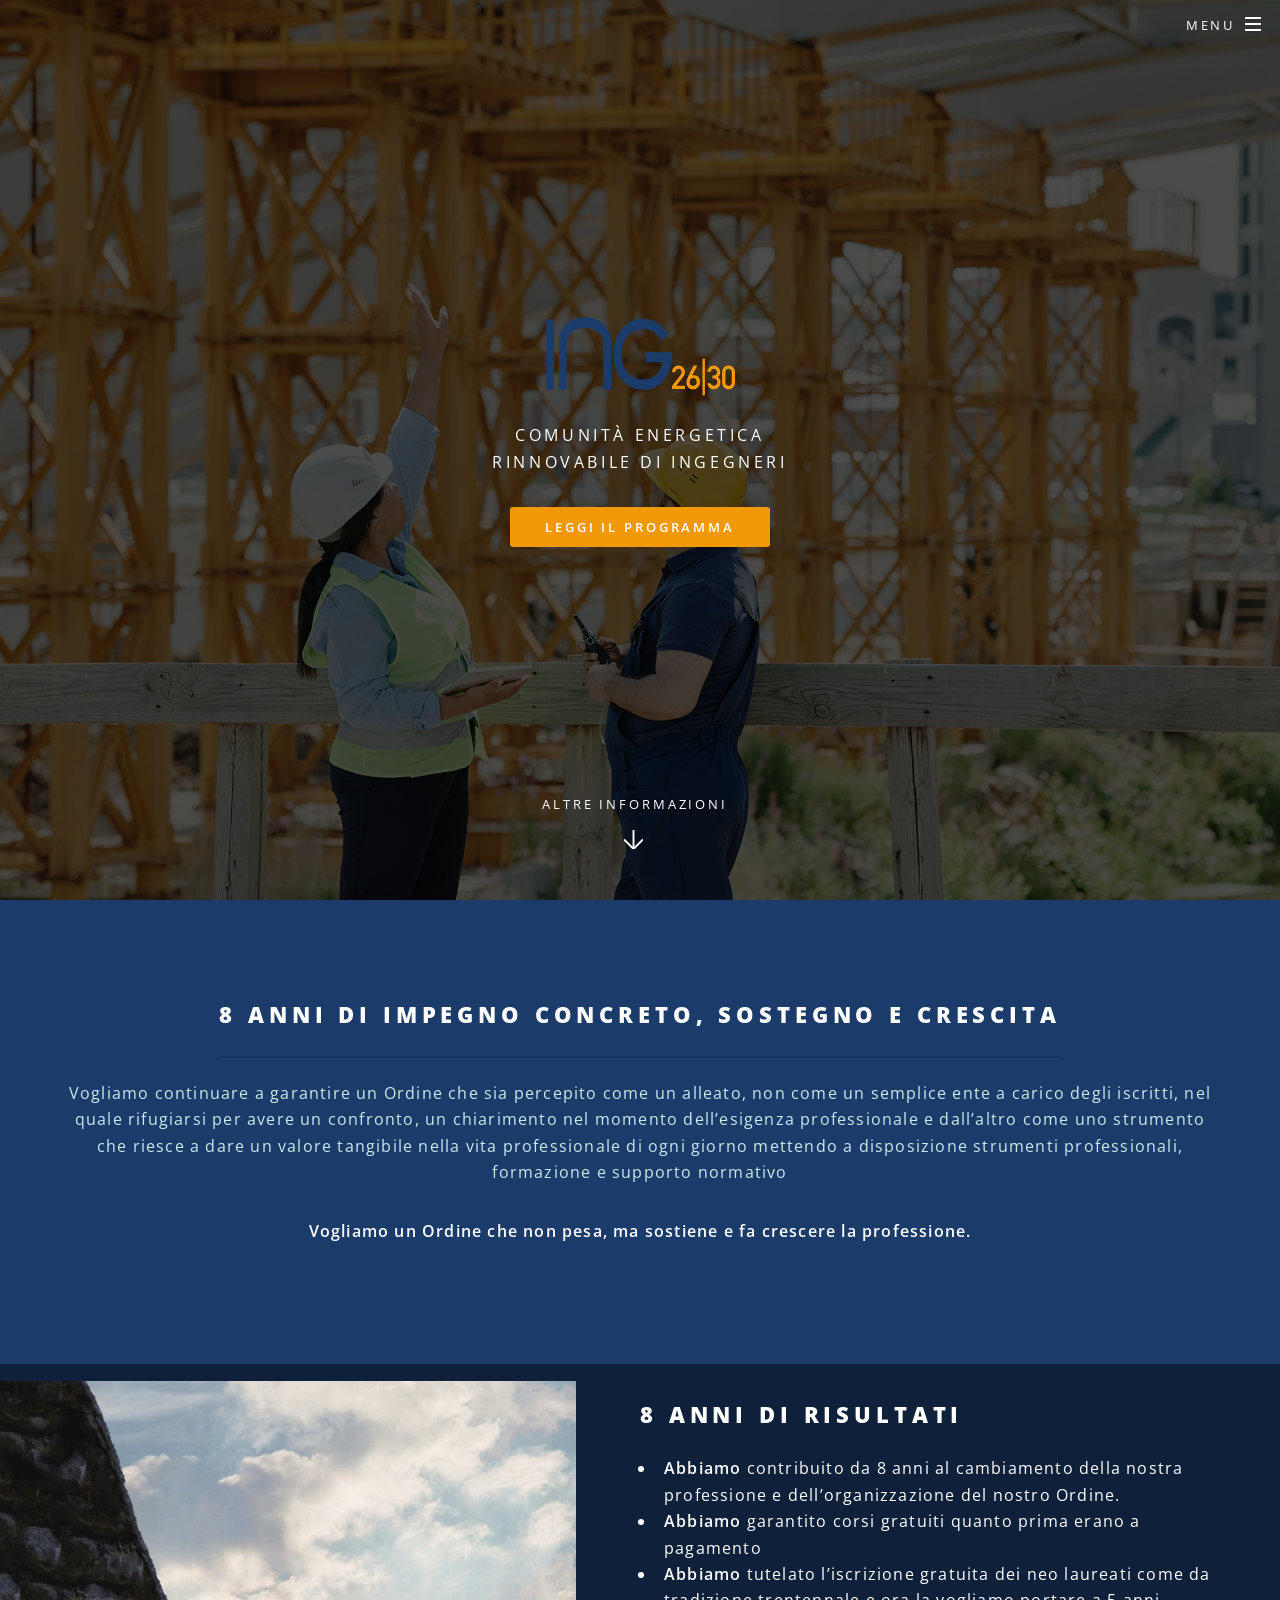
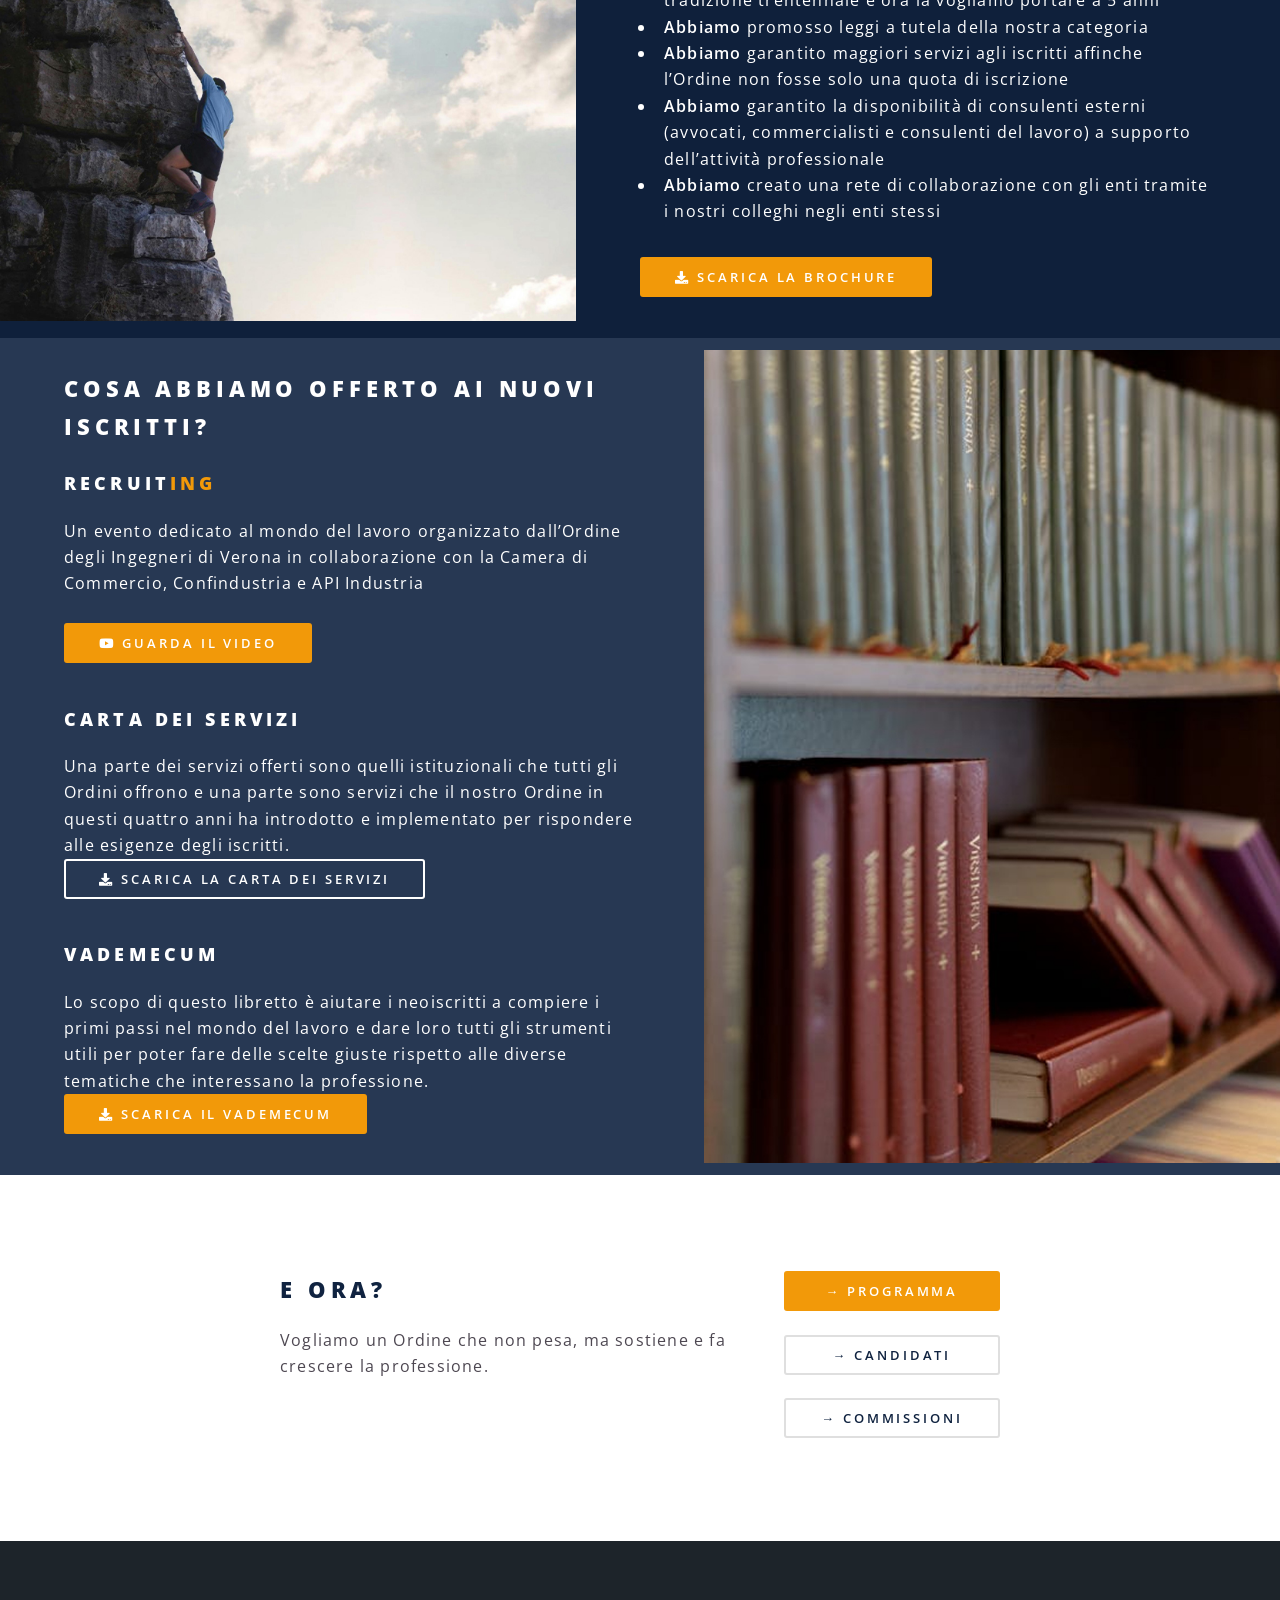
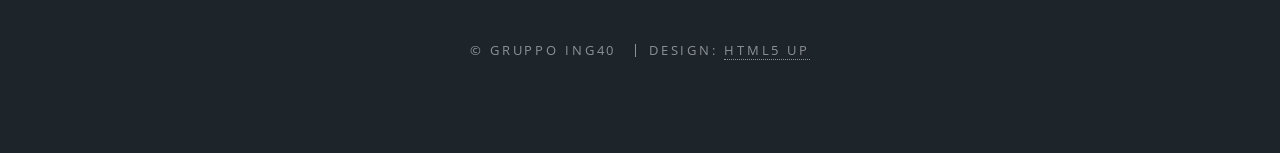
==== docs/index.html @ 056e6842 "initial version" ====
<!DOCTYPE HTML>
<html>

<head>
	<title>ING 26-30</title>
	<meta charset="utf-8" />
	<meta name="viewport" content="width=device-width, initial-scale=1, user-scalable=no" />
	<link rel="stylesheet" href="assets/css/main.css" />
	<noscript>
		<link rel="stylesheet" href="assets/css/noscript.css" />
	</noscript>
</head>

<body class="landing is-preload">

	<!-- Page Wrapper -->
	<div id="page-wrapper">

		<!-- Header -->
		<header id="header" class="alt">
			<h1><a href="index.html">ING 26-30</a></h1>
			<nav id="nav">
				<ul>
					<li class="special">
						<a href="#menu" class="menuToggle"><span>Menu</span></a>
						<div id="menu">
							<ul>
								<li><a href="index.html">Home</a></li>
								<li><a href="programma.html">Programma</a></li>
								<li><a href="commissioni.html">Commissioni</a></li>
								<li><a href="candidati.html">Candidati</a></li>
								<li><a href="aperitivi.html">Aperitivi</a></li>
							</ul>
						</div>
					</li>
				</ul>
			</nav>
		</header>

		<!-- Banner -->
		<section id="banner">
			<div class="inner">
				<img src="images/logo.svg" alt="Logo" style="display:block; margin:0 auto 1.5em; max-width:200px;" />
				<p>Comunità Energetica<br />
					Rinnovabile di Ingegneri</p>
				<ul class="actions special">
					<li><a href="/programma.html" class="button primary">Leggi il programma</a></li>
				</ul>
			</div>
			<a href="#one" class="more scrolly">Altre informazioni</a>
		</section>

		<!-- One -->
		<section id="one" class="wrapper style1 special">
			<div class="inner">
				<header class="major">
					<h2>8 anni di impegno concreto, sostegno e crescita</h2>
					<p>Vogliamo continuare a garantire un Ordine che sia percepito come un alleato, non come un semplice
						ente a carico degli iscritti, nel quale rifugiarsi per avere un confronto, un chiarimento nel
						momento dell’esigenza professionale e dall’altro come uno strumento che riesce a dare un valore
						tangibile nella vita professionale di ogni giorno mettendo a disposizione strumenti
						professionali, formazione e supporto normativo
					</p>
					<p><strong>Vogliamo un Ordine che non pesa, ma sostiene e fa crescere la professione.</strong></p>
				</header>
			</div>
		</section>

		<!-- Two -->
		<section id="two" class="wrapper alt style2">
			<section class="spotlight">
				<div class="image"><img src="images/pic01.jpg" alt="" /></div>
				<div class="content">
					<h2>8 anni di risultati</h2>
					<ul>
						<li><strong>Abbiamo</strong> contribuito da 8 anni al cambiamento della nostra professione e
							dell’organizzazione del
							nostro Ordine.</li>
						<li><strong>Abbiamo</strong> garantito corsi gratuiti quanto prima erano a
							pagamento</li>
						<li><strong>Abbiamo</strong> tutelato l’iscrizione gratuita dei neo laureati come da
							tradizione trentennale e ora la
							vogliamo portare a 5 anni</li>
						<li><strong>Abbiamo</strong> promosso leggi a tutela della nostra
							categoria</li>
						<li><strong>Abbiamo</strong> garantito maggiori servizi agli iscritti affinche l’Ordine non
							fosse
							solo una quota di
							iscrizione</li>
						<li><strong>Abbiamo</strong> garantito la disponibilità di consulenti esterni
							(avvocati, commercialisti e consulenti
							del lavoro) a supporto dell’attività professionale</li>
						<li><strong>Abbiamo</strong> creato una rete di collaborazione con gli enti tramite i nostri
							colleghi
							negli enti
							stessi</li>
					</ul>
					<ul class="actions">
						<li><a href="/assets/BROCHURE REPORT ATTIVITA COMPLETO_LEGGERO-1.pdf" target="_blank"
								class="button primary icon solid fa-download">Scarica la brochure</a></li>
					</ul>

					</ul>
				</div>
			</section>
			<section class="spotlight">
				<div class="image"><img src="images/pic02.jpg" alt="" /></div>
				<div class="content">
					<h2>Cosa abbiamo offerto ai nuovi iscritti?</h2>

					<h3>Recruit<span style="color: #F29909;">ING</span></h3>
					<p>Un evento dedicato al mondo del lavoro organizzato dall’Ordine degli Ingegneri di Verona
						in collaborazione con la Camera di Commercio, Confindustria e API Industria
					<br><br>
					<a href="http://www.youtube.com/watch?v=To8ZgFD3PPs" target="_blank"
						class="button primary icon brands fa-youtube">Guarda il video</a>
					</p>

					<h3>CARTA DEI SERVIZI</h3>
					<p>Una parte dei servizi offerti sono quelli istituzionali che tutti gli Ordini offrono e una parte
						sono servizi che il nostro Ordine in questi quattro anni ha introdotto e implementato per
						rispondere
						alle esigenze degli iscritti.
						<br>
						<a href="https://ingegneri.vr.it/carta-dei-servizi/" target="_blank" class="button icon solid fa-download">Scarica la carta dei servizi</a>
					</p>

					<h3>VADEMECUM</h3>
					<p>Lo scopo di questo libretto è aiutare i neoiscritti a compiere i primi passi nel mondo del lavoro
						e
						dare loro tutti gli strumenti utili per poter fare delle scelte giuste rispetto alle diverse
						tematiche che interessano la professione.
						<br>
						<a href="http://ingegneri.vr.it/il-vademecum/" target="_blank" class="button primary icon solid fa-download">Scarica il vademecum</a>
					</p>
				</div>
	</div>







	</div>
	</section>
	</section>

	<!-- CTA -->
	<section id="cta" class="wrapper style5">
		<div class="inner">
			<header>
				<h2>E ora?</h2>
				<p>Vogliamo un Ordine che non pesa, ma sostiene e fa crescere la professione.</p>
			</header>
			<ul class="actions stacked">
				<li><a href="/programma.html" class="button fit primary">→ programma</a></li>
				<li><a href="/candidati.html" class="button fit">→ candidati</a></li>
				<li><a href="/commissioni.html" class="button fit">→ commissioni</a></li>
			</ul>
		</div>
	</section>

	<!-- Footer -->
	<footer id="footer">
		<!--<ul class="icons">
							<li><a href="#" class="icon brands fa-linkedin"><span class="label">LinkedIn</span></a></li>
						</ul>-->
		<ul class="copyright">
			<li>&copy; Gruppo ING40</li>
			<li>Design: <a href="http://html5up.net">HTML5 UP</a></li>
		</ul>
	</footer>

	</div>

	<!-- Scripts -->
	<script src="assets/js/jquery.min.js"></script>
	<script src="assets/js/jquery.scrollex.min.js"></script>
	<script src="assets/js/jquery.scrolly.min.js"></script>
	<script src="assets/js/browser.min.js"></script>
	<script src="assets/js/breakpoints.min.js"></script>
	<script src="assets/js/util.js"></script>
	<script src="assets/js/main.js"></script>

</body>

</html>
---- docs/assets/css/main.css ----
@import url(fontawesome-all.min.css);
@import url("https://fonts.googleapis.com/css?family=Open+Sans:400,400italic,600,600italic,800,800italic");

/*
	Spectral by HTML5 UP
	html5up.net | @ajlkn
	Free for personal and commercial use under the CCA 3.0 license (html5up.net/license)
*/

html, body, div, span, applet, object,
iframe, h1, h2, h3, h4, h5, h6, p, blockquote,
pre, a, abbr, acronym, address, big, cite,
code, del, dfn, em, img, ins, kbd, q, s, samp,
small, strike, strong, sub, sup, tt, var, b,
u, i, center, dl, dt, dd, ol, ul, li, fieldset,
form, label, legend, table, caption, tbody,
tfoot, thead, tr, th, td, article, aside,
canvas, details, embed, figure, figcaption,
footer, header, hgroup, menu, nav, output, ruby,
section, summary, time, mark, audio, video {
	margin: 0;
	padding: 0;
	border: 0;
	font-size: 100%;
	font: inherit;
	vertical-align: baseline;}

article, aside, details, figcaption, figure,
footer, header, hgroup, menu, nav, section {
	display: block;}

body {
	line-height: 1;
}

ol, ul {
	list-style: none;
}

blockquote, q {
	quotes: none;
}

	blockquote:before, blockquote:after, q:before, q:after {
		content: '';
		content: none;
	}

table {
	border-collapse: collapse;
	border-spacing: 0;
}

body {
	-webkit-text-size-adjust: none;
}

mark {
	background-color: transparent;
	color: inherit;
}

input::-moz-focus-inner {
	border: 0;
	padding: 0;
}

input, select, textarea {
	-moz-appearance: none;
	-webkit-appearance: none;
	-ms-appearance: none;
	appearance: none;
}

/* Basic */

	@-ms-viewport {
		width: device-width;
	}

	html {
		box-sizing: border-box;
	}

	*, *:before, *:after {
		box-sizing: inherit;
	}

	body {
		background: #102340;
	}

		body.is-preload *, body.is-preload *:before, body.is-preload *:after {
			-moz-animation: none !important;
			-webkit-animation: none !important;
			-ms-animation: none !important;
			animation: none !important;
			-moz-transition: none !important;
			-webkit-transition: none !important;
			-ms-transition: none !important;
			transition: none !important;
		}

	body, input, select, textarea {
		color: #fff;
		font-family: "Open Sans", Helvetica, sans-serif;
		font-size: 15pt;
		font-weight: 400;
		letter-spacing: 0.075em;
		line-height: 1.65em;
	}

		@media screen and (max-width: 1680px) {

			body, input, select, textarea {
				font-size: 13pt;
			}

		}

		@media screen and (max-width: 1280px) {

			body, input, select, textarea {
				font-size: 12pt;
			}

		}

		@media screen and (max-width: 736px) {

			body, input, select, textarea {
				font-size: 11pt;
				letter-spacing: 0.0375em;
			}

		}

	a {
		-moz-transition: color 0.2s ease, border-bottom-color 0.2s ease;
		-webkit-transition: color 0.2s ease, border-bottom-color 0.2s ease;
		-ms-transition: color 0.2s ease, border-bottom-color 0.2s ease;
		transition: color 0.2s ease, border-bottom-color 0.2s ease;
		border-bottom: dotted 1px;
		color: inherit;
		text-decoration: none;
	}

		a:hover {
			border-bottom-color: transparent;
		}

	strong, b {
		color: #fff;
		font-weight: 600;
	}

	em, i {
		font-style: italic;
	}

	p {
		margin: 0 0 2em 0;
	}

	h1, h2, h3, h4, h5, h6 {
		color: #fff;
		font-weight: 800;
		letter-spacing: 0.225em;
		line-height: 1em;
		margin: 0 0 1em 0;
		text-transform: uppercase;
	}

		h1 a, h2 a, h3 a, h4 a, h5 a, h6 a {
			color: inherit;
			text-decoration: none;
		}

	h2 {
		font-size: 1.35em;
		line-height: 1.75em;
	}

		@media screen and (max-width: 736px) {

			h2 {
				font-size: 1.1em;
				line-height: 1.65em;
			}

		}

	h3 {
		font-size: 1.15em;
		line-height: 1.75em;
	}

		@media screen and (max-width: 736px) {

			h3 {
				font-size: 1em;
				line-height: 1.65em;
			}

		}

	h4 {
		font-size: 1em;
		line-height: 1.5em;
	}

	h5 {
		font-size: 0.8em;
		line-height: 1.5em;
	}

	h6 {
		font-size: 0.7em;
		line-height: 1.5em;
	}

	sub {
		font-size: 0.8em;
		position: relative;
		top: 0.5em;
	}

	sup {
		font-size: 0.8em;
		position: relative;
		top: -0.5em;
	}

	hr {
		border: 0;
		border-bottom: solid 2px #fff;
		margin: 3em 0;
	}

		hr.major {
			margin: 4.5em 0;
		}

	blockquote {
		border-left: solid 4px #fff;
		font-style: italic;
		margin: 0 0 2em 0;
		padding: 0.5em 0 0.5em 2em;
	}

	code {
		background: rgba(144, 144, 144, 0.25);
		border-radius: 3px;
		font-family: "Courier New", monospace;
		font-size: 0.9em;
		letter-spacing: 0;
		margin: 0 0.25em;
		padding: 0.25em 0.65em;
	}

	pre {
		-webkit-overflow-scrolling: touch;
		font-family: "Courier New", monospace;
		font-size: 0.9em;
		margin: 0 0 2em 0;
	}

		pre code {
			display: block;
			line-height: 1.75em;
			padding: 1em 1.5em;
			overflow-x: auto;
		}

	.align-left {
		text-align: left;
	}

	.align-center {
		text-align: center;
	}

	.align-right {
		text-align: right;
	}

/* Row */

	.row {
		display: flex;
		flex-wrap: wrap;
		box-sizing: border-box;
		align-items: stretch;
	}

		.row > * {
			box-sizing: border-box;
		}

		.row.gtr-uniform > * > :last-child {
			margin-bottom: 0;
		}

		.row.aln-left {
			justify-content: flex-start;
		}

		.row.aln-center {
			justify-content: center;
		}

		.row.aln-right {
			justify-content: flex-end;
		}

		.row.aln-top {
			align-items: flex-start;
		}

		.row.aln-middle {
			align-items: center;
		}

		.row.aln-bottom {
			align-items: flex-end;
		}

		.row > .imp {
			order: -1;
		}

		.row > .col-1 {
			width: 8.33333%;
		}

		.row > .off-1 {
			margin-left: 8.33333%;
		}

		.row > .col-2 {
			width: 16.66667%;
		}

		.row > .off-2 {
			margin-left: 16.66667%;
		}

		.row > .col-3 {
			width: 25%;
		}

		.row > .off-3 {
			margin-left: 25%;
		}

		.row > .col-4 {
			width: 33.33333%;
		}

		.row > .off-4 {
			margin-left: 33.33333%;
		}

		.row > .col-5 {
			width: 41.66667%;
		}

		.row > .off-5 {
			margin-left: 41.66667%;
		}

		.row > .col-6 {
			width: 50%;
		}

		.row > .off-6 {
			margin-left: 50%;
		}

		.row > .col-7 {
			width: 58.33333%;
		}

		.row > .off-7 {
			margin-left: 58.33333%;
		}

		.row > .col-8 {
			width: 66.66667%;
		}

		.row > .off-8 {
			margin-left: 66.66667%;
		}

		.row > .col-9 {
			width: 75%;
		}

		.row > .off-9 {
			margin-left: 75%;
		}

		.row > .col-10 {
			width: 83.33333%;
		}

		.row > .off-10 {
			margin-left: 83.33333%;
		}

		.row > .col-11 {
			width: 91.66667%;
		}

		.row > .off-11 {
			margin-left: 91.66667%;
		}

		.row > .col-12 {
			width: 100%;
		}

		.row > .off-12 {
			margin-left: 100%;
		}

		.row.gtr-0 {
			margin-top: 0;
			margin-left: 0em;
		}

			.row.gtr-0 > * {
				padding: 0 0 0 0em;
			}

			.row.gtr-0.gtr-uniform {
				margin-top: 0em;
			}

				.row.gtr-0.gtr-uniform > * {
					padding-top: 0em;
				}

		.row.gtr-25 {
			margin-top: 0;
			margin-left: -0.375em;
		}

			.row.gtr-25 > * {
				padding: 0 0 0 0.375em;
			}

			.row.gtr-25.gtr-uniform {
				margin-top: -0.375em;
			}

				.row.gtr-25.gtr-uniform > * {
					padding-top: 0.375em;
				}

		.row.gtr-50 {
			margin-top: 0;
			margin-left: -0.75em;
		}

			.row.gtr-50 > * {
				padding: 0 0 0 0.75em;
			}

			.row.gtr-50.gtr-uniform {
				margin-top: -0.75em;
			}

				.row.gtr-50.gtr-uniform > * {
					padding-top: 0.75em;
				}

		.row {
			margin-top: 0;
			margin-left: -1.5em;
		}

			.row > * {
				padding: 0 0 0 1.5em;
			}

			.row.gtr-uniform {
				margin-top: -1.5em;
			}

				.row.gtr-uniform > * {
					padding-top: 1.5em;
				}

		.row.gtr-150 {
			margin-top: 0;
			margin-left: -2.25em;
		}

			.row.gtr-150 > * {
				padding: 0 0 0 2.25em;
			}

			.row.gtr-150.gtr-uniform {
				margin-top: -2.25em;
			}

				.row.gtr-150.gtr-uniform > * {
					padding-top: 2.25em;
				}

		.row.gtr-200 {
			margin-top: 0;
			margin-left: -3em;
		}

			.row.gtr-200 > * {
				padding: 0 0 0 3em;
			}

			.row.gtr-200.gtr-uniform {
				margin-top: -3em;
			}

				.row.gtr-200.gtr-uniform > * {
					padding-top: 3em;
				}

		@media screen and (max-width: 1680px) {

			.row {
				display: flex;
				flex-wrap: wrap;
				box-sizing: border-box;
				align-items: stretch;
			}

				.row > * {
					box-sizing: border-box;
				}

				.row.gtr-uniform > * > :last-child {
					margin-bottom: 0;
				}

				.row.aln-left {
					justify-content: flex-start;
				}

				.row.aln-center {
					justify-content: center;
				}

				.row.aln-right {
					justify-content: flex-end;
				}

				.row.aln-top {
					align-items: flex-start;
				}

				.row.aln-middle {
					align-items: center;
				}

				.row.aln-bottom {
					align-items: flex-end;
				}

				.row > .imp-xlarge {
					order: -1;
				}

				.row > .col-1-xlarge {
					width: 8.33333%;
				}

				.row > .off-1-xlarge {
					margin-left: 8.33333%;
				}

				.row > .col-2-xlarge {
					width: 16.66667%;
				}

				.row > .off-2-xlarge {
					margin-left: 16.66667%;
				}

				.row > .col-3-xlarge {
					width: 25%;
				}

				.row > .off-3-xlarge {
					margin-left: 25%;
				}

				.row > .col-4-xlarge {
					width: 33.33333%;
				}

				.row > .off-4-xlarge {
					margin-left: 33.33333%;
				}

				.row > .col-5-xlarge {
					width: 41.66667%;
				}

				.row > .off-5-xlarge {
					margin-left: 41.66667%;
				}

				.row > .col-6-xlarge {
					width: 50%;
				}

				.row > .off-6-xlarge {
					margin-left: 50%;
				}

				.row > .col-7-xlarge {
					width: 58.33333%;
				}

				.row > .off-7-xlarge {
					margin-left: 58.33333%;
				}

				.row > .col-8-xlarge {
					width: 66.66667%;
				}

				.row > .off-8-xlarge {
					margin-left: 66.66667%;
				}

				.row > .col-9-xlarge {
					width: 75%;
				}

				.row > .off-9-xlarge {
					margin-left: 75%;
				}

				.row > .col-10-xlarge {
					width: 83.33333%;
				}

				.row > .off-10-xlarge {
					margin-left: 83.33333%;
				}

				.row > .col-11-xlarge {
					width: 91.66667%;
				}

				.row > .off-11-xlarge {
					margin-left: 91.66667%;
				}

				.row > .col-12-xlarge {
					width: 100%;
				}

				.row > .off-12-xlarge {
					margin-left: 100%;
				}

				.row.gtr-0 {
					margin-top: 0;
					margin-left: 0em;
				}

					.row.gtr-0 > * {
						padding: 0 0 0 0em;
					}

					.row.gtr-0.gtr-uniform {
						margin-top: 0em;
					}

						.row.gtr-0.gtr-uniform > * {
							padding-top: 0em;
						}

				.row.gtr-25 {
					margin-top: 0;
					margin-left: -0.375em;
				}

					.row.gtr-25 > * {
						padding: 0 0 0 0.375em;
					}

					.row.gtr-25.gtr-uniform {
						margin-top: -0.375em;
					}

						.row.gtr-25.gtr-uniform > * {
							padding-top: 0.375em;
						}

				.row.gtr-50 {
					margin-top: 0;
					margin-left: -0.75em;
				}

					.row.gtr-50 > * {
						padding: 0 0 0 0.75em;
					}

					.row.gtr-50.gtr-uniform {
						margin-top: -0.75em;
					}

						.row.gtr-50.gtr-uniform > * {
							padding-top: 0.75em;
						}

				.row {
					margin-top: 0;
					margin-left: -1.5em;
				}

					.row > * {
						padding: 0 0 0 1.5em;
					}

					.row.gtr-uniform {
						margin-top: -1.5em;
					}

						.row.gtr-uniform > * {
							padding-top: 1.5em;
						}

				.row.gtr-150 {
					margin-top: 0;
					margin-left: -2.25em;
				}

					.row.gtr-150 > * {
						padding: 0 0 0 2.25em;
					}

					.row.gtr-150.gtr-uniform {
						margin-top: -2.25em;
					}

						.row.gtr-150.gtr-uniform > * {
							padding-top: 2.25em;
						}

				.row.gtr-200 {
					margin-top: 0;
					margin-left: -3em;
				}

					.row.gtr-200 > * {
						padding: 0 0 0 3em;
					}

					.row.gtr-200.gtr-uniform {
						margin-top: -3em;
					}

						.row.gtr-200.gtr-uniform > * {
							padding-top: 3em;
						}

		}

		@media screen and (max-width: 1280px) {

			.row {
				display: flex;
				flex-wrap: wrap;
				box-sizing: border-box;
				align-items: stretch;
			}

				.row > * {
					box-sizing: border-box;
				}

				.row.gtr-uniform > * > :last-child {
					margin-bottom: 0;
				}

				.row.aln-left {
					justify-content: flex-start;
				}

				.row.aln-center {
					justify-content: center;
				}

				.row.aln-right {
					justify-content: flex-end;
				}

				.row.aln-top {
					align-items: flex-start;
				}

				.row.aln-middle {
					align-items: center;
				}

				.row.aln-bottom {
					align-items: flex-end;
				}

				.row > .imp-large {
					order: -1;
				}

				.row > .col-1-large {
					width: 8.33333%;
				}

				.row > .off-1-large {
					margin-left: 8.33333%;
				}

				.row > .col-2-large {
					width: 16.66667%;
				}

				.row > .off-2-large {
					margin-left: 16.66667%;
				}

				.row > .col-3-large {
					width: 25%;
				}

				.row > .off-3-large {
					margin-left: 25%;
				}

				.row > .col-4-large {
					width: 33.33333%;
				}

				.row > .off-4-large {
					margin-left: 33.33333%;
				}

				.row > .col-5-large {
					width: 41.66667%;
				}

				.row > .off-5-large {
					margin-left: 41.66667%;
				}

				.row > .col-6-large {
					width: 50%;
				}

				.row > .off-6-large {
					margin-left: 50%;
				}

				.row > .col-7-large {
					width: 58.33333%;
				}

				.row > .off-7-large {
					margin-left: 58.33333%;
				}

				.row > .col-8-large {
					width: 66.66667%;
				}

				.row > .off-8-large {
					margin-left: 66.66667%;
				}

				.row > .col-9-large {
					width: 75%;
				}

				.row > .off-9-large {
					margin-left: 75%;
				}

				.row > .col-10-large {
					width: 83.33333%;
				}

				.row > .off-10-large {
					margin-left: 83.33333%;
				}

				.row > .col-11-large {
					width: 91.66667%;
				}

				.row > .off-11-large {
					margin-left: 91.66667%;
				}

				.row > .col-12-large {
					width: 100%;
				}

				.row > .off-12-large {
					margin-left: 100%;
				}

				.row.gtr-0 {
					margin-top: 0;
					margin-left: 0em;
				}

					.row.gtr-0 > * {
						padding: 0 0 0 0em;
					}

					.row.gtr-0.gtr-uniform {
						margin-top: 0em;
					}

						.row.gtr-0.gtr-uniform > * {
							padding-top: 0em;
						}

				.row.gtr-25 {
					margin-top: 0;
					margin-left: -0.375em;
				}

					.row.gtr-25 > * {
						padding: 0 0 0 0.375em;
					}

					.row.gtr-25.gtr-uniform {
						margin-top: -0.375em;
					}

						.row.gtr-25.gtr-uniform > * {
							padding-top: 0.375em;
						}

				.row.gtr-50 {
					margin-top: 0;
					margin-left: -0.75em;
				}

					.row.gtr-50 > * {
						padding: 0 0 0 0.75em;
					}

					.row.gtr-50.gtr-uniform {
						margin-top: -0.75em;
					}

						.row.gtr-50.gtr-uniform > * {
							padding-top: 0.75em;
						}

				.row {
					margin-top: 0;
					margin-left: -1.5em;
				}

					.row > * {
						padding: 0 0 0 1.5em;
					}

					.row.gtr-uniform {
						margin-top: -1.5em;
					}

						.row.gtr-uniform > * {
							padding-top: 1.5em;
						}

				.row.gtr-150 {
					margin-top: 0;
					margin-left: -2.25em;
				}

					.row.gtr-150 > * {
						padding: 0 0 0 2.25em;
					}

					.row.gtr-150.gtr-uniform {
						margin-top: -2.25em;
					}

						.row.gtr-150.gtr-uniform > * {
							padding-top: 2.25em;
						}

				.row.gtr-200 {
					margin-top: 0;
					margin-left: -3em;
				}

					.row.gtr-200 > * {
						padding: 0 0 0 3em;
					}

					.row.gtr-200.gtr-uniform {
						margin-top: -3em;
					}

						.row.gtr-200.gtr-uniform > * {
							padding-top: 3em;
						}

		}

		@media screen and (max-width: 980px) {

			.row {
				display: flex;
				flex-wrap: wrap;
				box-sizing: border-box;
				align-items: stretch;
			}

				.row > * {
					box-sizing: border-box;
				}

				.row.gtr-uniform > * > :last-child {
					margin-bottom: 0;
				}

				.row.aln-left {
					justify-content: flex-start;
				}

				.row.aln-center {
					justify-content: center;
				}

				.row.aln-right {
					justify-content: flex-end;
				}

				.row.aln-top {
					align-items: flex-start;
				}

				.row.aln-middle {
					align-items: center;
				}

				.row.aln-bottom {
					align-items: flex-end;
				}

				.row > .imp-medium {
					order: -1;
				}

				.row > .col-1-medium {
					width: 8.33333%;
				}

				.row > .off-1-medium {
					margin-left: 8.33333%;
				}

				.row > .col-2-medium {
					width: 16.66667%;
				}

				.row > .off-2-medium {
					margin-left: 16.66667%;
				}

				.row > .col-3-medium {
					width: 25%;
				}

				.row > .off-3-medium {
					margin-left: 25%;
				}

				.row > .col-4-medium {
					width: 33.33333%;
				}

				.row > .off-4-medium {
					margin-left: 33.33333%;
				}

				.row > .col-5-medium {
					width: 41.66667%;
				}

				.row > .off-5-medium {
					margin-left: 41.66667%;
				}

				.row > .col-6-medium {
					width: 50%;
				}

				.row > .off-6-medium {
					margin-left: 50%;
				}

				.row > .col-7-medium {
					width: 58.33333%;
				}

				.row > .off-7-medium {
					margin-left: 58.33333%;
				}

				.row > .col-8-medium {
					width: 66.66667%;
				}

				.row > .off-8-medium {
					margin-left: 66.66667%;
				}

				.row > .col-9-medium {
					width: 75%;
				}

				.row > .off-9-medium {
					margin-left: 75%;
				}

				.row > .col-10-medium {
					width: 83.33333%;
				}

				.row > .off-10-medium {
					margin-left: 83.33333%;
				}

				.row > .col-11-medium {
					width: 91.66667%;
				}

				.row > .off-11-medium {
					margin-left: 91.66667%;
				}

				.row > .col-12-medium {
					width: 100%;
				}

				.row > .off-12-medium {
					margin-left: 100%;
				}

				.row.gtr-0 {
					margin-top: 0;
					margin-left: 0em;
				}

					.row.gtr-0 > * {
						padding: 0 0 0 0em;
					}

					.row.gtr-0.gtr-uniform {
						margin-top: 0em;
					}

						.row.gtr-0.gtr-uniform > * {
							padding-top: 0em;
						}

				.row.gtr-25 {
					margin-top: 0;
					margin-left: -0.375em;
				}

					.row.gtr-25 > * {
						padding: 0 0 0 0.375em;
					}

					.row.gtr-25.gtr-uniform {
						margin-top: -0.375em;
					}

						.row.gtr-25.gtr-uniform > * {
							padding-top: 0.375em;
						}

				.row.gtr-50 {
					margin-top: 0;
					margin-left: -0.75em;
				}

					.row.gtr-50 > * {
						padding: 0 0 0 0.75em;
					}

					.row.gtr-50.gtr-uniform {
						margin-top: -0.75em;
					}

						.row.gtr-50.gtr-uniform > * {
							padding-top: 0.75em;
						}

				.row {
					margin-top: 0;
					margin-left: -1.5em;
				}

					.row > * {
						padding: 0 0 0 1.5em;
					}

					.row.gtr-uniform {
						margin-top: -1.5em;
					}

						.row.gtr-uniform > * {
							padding-top: 1.5em;
						}

				.row.gtr-150 {
					margin-top: 0;
					margin-left: -2.25em;
				}

					.row.gtr-150 > * {
						padding: 0 0 0 2.25em;
					}

					.row.gtr-150.gtr-uniform {
						margin-top: -2.25em;
					}

						.row.gtr-150.gtr-uniform > * {
							padding-top: 2.25em;
						}

				.row.gtr-200 {
					margin-top: 0;
					margin-left: -3em;
				}

					.row.gtr-200 > * {
						padding: 0 0 0 3em;
					}

					.row.gtr-200.gtr-uniform {
						margin-top: -3em;
					}

						.row.gtr-200.gtr-uniform > * {
							padding-top: 3em;
						}

		}

		@media screen and (max-width: 736px) {

			.row {
				display: flex;
				flex-wrap: wrap;
				box-sizing: border-box;
				align-items: stretch;
			}

				.row > * {
					box-sizing: border-box;
				}

				.row.gtr-uniform > * > :last-child {
					margin-bottom: 0;
				}

				.row.aln-left {
					justify-content: flex-start;
				}

				.row.aln-center {
					justify-content: center;
				}

				.row.aln-right {
					justify-content: flex-end;
				}

				.row.aln-top {
					align-items: flex-start;
				}

				.row.aln-middle {
					align-items: center;
				}

				.row.aln-bottom {
					align-items: flex-end;
				}

				.row > .imp-small {
					order: -1;
				}

				.row > .col-1-small {
					width: 8.33333%;
				}

				.row > .off-1-small {
					margin-left: 8.33333%;
				}

				.row > .col-2-small {
					width: 16.66667%;
				}

				.row > .off-2-small {
					margin-left: 16.66667%;
				}

				.row > .col-3-small {
					width: 25%;
				}

				.row > .off-3-small {
					margin-left: 25%;
				}

				.row > .col-4-small {
					width: 33.33333%;
				}

				.row > .off-4-small {
					margin-left: 33.33333%;
				}

				.row > .col-5-small {
					width: 41.66667%;
				}

				.row > .off-5-small {
					margin-left: 41.66667%;
				}

				.row > .col-6-small {
					width: 50%;
				}

				.row > .off-6-small {
					margin-left: 50%;
				}

				.row > .col-7-small {
					width: 58.33333%;
				}

				.row > .off-7-small {
					margin-left: 58.33333%;
				}

				.row > .col-8-small {
					width: 66.66667%;
				}

				.row > .off-8-small {
					margin-left: 66.66667%;
				}

				.row > .col-9-small {
					width: 75%;
				}

				.row > .off-9-small {
					margin-left: 75%;
				}

				.row > .col-10-small {
					width: 83.33333%;
				}

				.row > .off-10-small {
					margin-left: 83.33333%;
				}

				.row > .col-11-small {
					width: 91.66667%;
				}

				.row > .off-11-small {
					margin-left: 91.66667%;
				}

				.row > .col-12-small {
					width: 100%;
				}

				.row > .off-12-small {
					margin-left: 100%;
				}

				.row.gtr-0 {
					margin-top: 0;
					margin-left: 0em;
				}

					.row.gtr-0 > * {
						padding: 0 0 0 0em;
					}

					.row.gtr-0.gtr-uniform {
						margin-top: 0em;
					}

						.row.gtr-0.gtr-uniform > * {
							padding-top: 0em;
						}

				.row.gtr-25 {
					margin-top: 0;
					margin-left: -0.375em;
				}

					.row.gtr-25 > * {
						padding: 0 0 0 0.375em;
					}

					.row.gtr-25.gtr-uniform {
						margin-top: -0.375em;
					}

						.row.gtr-25.gtr-uniform > * {
							padding-top: 0.375em;
						}

				.row.gtr-50 {
					margin-top: 0;
					margin-left: -0.75em;
				}

					.row.gtr-50 > * {
						padding: 0 0 0 0.75em;
					}

					.row.gtr-50.gtr-uniform {
						margin-top: -0.75em;
					}

						.row.gtr-50.gtr-uniform > * {
							padding-top: 0.75em;
						}

				.row {
					margin-top: 0;
					margin-left: -1.5em;
				}

					.row > * {
						padding: 0 0 0 1.5em;
					}

					.row.gtr-uniform {
						margin-top: -1.5em;
					}

						.row.gtr-uniform > * {
							padding-top: 1.5em;
						}

				.row.gtr-150 {
					margin-top: 0;
					margin-left: -2.25em;
				}

					.row.gtr-150 > * {
						padding: 0 0 0 2.25em;
					}

					.row.gtr-150.gtr-uniform {
						margin-top: -2.25em;
					}

						.row.gtr-150.gtr-uniform > * {
							padding-top: 2.25em;
						}

				.row.gtr-200 {
					margin-top: 0;
					margin-left: -3em;
				}

					.row.gtr-200 > * {
						padding: 0 0 0 3em;
					}

					.row.gtr-200.gtr-uniform {
						margin-top: -3em;
					}

						.row.gtr-200.gtr-uniform > * {
							padding-top: 3em;
						}

		}

		@media screen and (max-width: 480px) {

			.row {
				display: flex;
				flex-wrap: wrap;
				box-sizing: border-box;
				align-items: stretch;
			}

				.row > * {
					box-sizing: border-box;
				}

				.row.gtr-uniform > * > :last-child {
					margin-bottom: 0;
				}

				.row.aln-left {
					justify-content: flex-start;
				}

				.row.aln-center {
					justify-content: center;
				}

				.row.aln-right {
					justify-content: flex-end;
				}

				.row.aln-top {
					align-items: flex-start;
				}

				.row.aln-middle {
					align-items: center;
				}

				.row.aln-bottom {
					align-items: flex-end;
				}

				.row > .imp-xsmall {
					order: -1;
				}

				.row > .col-1-xsmall {
					width: 8.33333%;
				}

				.row > .off-1-xsmall {
					margin-left: 8.33333%;
				}

				.row > .col-2-xsmall {
					width: 16.66667%;
				}

				.row > .off-2-xsmall {
					margin-left: 16.66667%;
				}

				.row > .col-3-xsmall {
					width: 25%;
				}

				.row > .off-3-xsmall {
					margin-left: 25%;
				}

				.row > .col-4-xsmall {
					width: 33.33333%;
				}

				.row > .off-4-xsmall {
					margin-left: 33.33333%;
				}

				.row > .col-5-xsmall {
					width: 41.66667%;
				}

				.row > .off-5-xsmall {
					margin-left: 41.66667%;
				}

				.row > .col-6-xsmall {
					width: 50%;
				}

				.row > .off-6-xsmall {
					margin-left: 50%;
				}

				.row > .col-7-xsmall {
					width: 58.33333%;
				}

				.row > .off-7-xsmall {
					margin-left: 58.33333%;
				}

				.row > .col-8-xsmall {
					width: 66.66667%;
				}

				.row > .off-8-xsmall {
					margin-left: 66.66667%;
				}

				.row > .col-9-xsmall {
					width: 75%;
				}

				.row > .off-9-xsmall {
					margin-left: 75%;
				}

				.row > .col-10-xsmall {
					width: 83.33333%;
				}

				.row > .off-10-xsmall {
					margin-left: 83.33333%;
				}

				.row > .col-11-xsmall {
					width: 91.66667%;
				}

				.row > .off-11-xsmall {
					margin-left: 91.66667%;
				}

				.row > .col-12-xsmall {
					width: 100%;
				}

				.row > .off-12-xsmall {
					margin-left: 100%;
				}

				.row.gtr-0 {
					margin-top: 0;
					margin-left: 0em;
				}

					.row.gtr-0 > * {
						padding: 0 0 0 0em;
					}

					.row.gtr-0.gtr-uniform {
						margin-top: 0em;
					}

						.row.gtr-0.gtr-uniform > * {
							padding-top: 0em;
						}

				.row.gtr-25 {
					margin-top: 0;
					margin-left: -0.375em;
				}

					.row.gtr-25 > * {
						padding: 0 0 0 0.375em;
					}

					.row.gtr-25.gtr-uniform {
						margin-top: -0.375em;
					}

						.row.gtr-25.gtr-uniform > * {
							padding-top: 0.375em;
						}

				.row.gtr-50 {
					margin-top: 0;
					margin-left: -0.75em;
				}

					.row.gtr-50 > * {
						padding: 0 0 0 0.75em;
					}

					.row.gtr-50.gtr-uniform {
						margin-top: -0.75em;
					}

						.row.gtr-50.gtr-uniform > * {
							padding-top: 0.75em;
						}

				.row {
					margin-top: 0;
					margin-left: -1.5em;
				}

					.row > * {
						padding: 0 0 0 1.5em;
					}

					.row.gtr-uniform {
						margin-top: -1.5em;
					}

						.row.gtr-uniform > * {
							padding-top: 1.5em;
						}

				.row.gtr-150 {
					margin-top: 0;
					margin-left: -2.25em;
				}

					.row.gtr-150 > * {
						padding: 0 0 0 2.25em;
					}

					.row.gtr-150.gtr-uniform {
						margin-top: -2.25em;
					}

						.row.gtr-150.gtr-uniform > * {
							padding-top: 2.25em;
						}

				.row.gtr-200 {
					margin-top: 0;
					margin-left: -3em;
				}

					.row.gtr-200 > * {
						padding: 0 0 0 3em;
					}

					.row.gtr-200.gtr-uniform {
						margin-top: -3em;
					}

						.row.gtr-200.gtr-uniform > * {
							padding-top: 3em;
						}

		}

/* Section/Article */

	section.special, article.special {
		text-align: center;
	}

	header p {
		color: rgba(255, 255, 255, 0.5);
		position: relative;
		top: -0.25em;
	}

	header h3 + p {
		font-size: 1.1em;
	}

	header h4 + p,
	header h5 + p,
	header h6 + p {
		font-size: 0.9em;
	}

	header.major {
		margin: 0 0 3.5em 0;
	}

		header.major h2, header.major h3, header.major h4, header.major h5, header.major h6 {
			border-bottom: solid 2px #fff;
			display: inline-block;
			padding-bottom: 1em;
			position: relative;
		}

			header.major h2:after, header.major h3:after, header.major h4:after, header.major h5:after, header.major h6:after {
				content: '';
				display: block;
				height: 1px;
			}

		header.major p {
			color: #fff;
			top: 0;
		}

		@media screen and (max-width: 736px) {

			header.major {
				margin: 0 0 2em 0;
			}

		}

	@media screen and (max-width: 980px) {

		header br {
			display: none;
		}

	}

/* Form */

	form {
		margin: 0 0 2em 0;
	}

	label {
		color: #fff;
		display: block;
		font-size: 0.9em;
		font-weight: 600;
		margin: 0 0 1em 0;
	}

	input[type="text"],
	input[type="password"],
	input[type="email"],
	select,
	textarea {
		-moz-appearance: none;
		-webkit-appearance: none;
		-ms-appearance: none;
		appearance: none;
		background-color: rgba(144, 144, 144, 0.25);
		border-radius: 3px;
		border: none;
		color: inherit;
		display: block;
		outline: 0;
		padding: 0 1em;
		text-decoration: none;
		width: 100%;
	}

		input[type="text"]:invalid,
		input[type="password"]:invalid,
		input[type="email"]:invalid,
		select:invalid,
		textarea:invalid {
			box-shadow: none;
		}

		input[type="text"]:focus,
		input[type="password"]:focus,
		input[type="email"]:focus,
		select:focus,
		textarea:focus {
			box-shadow: 0 0 0 2px #1b3b6b;
		}

	select {
		background-size: 1.25em;
		background-repeat: no-repeat;
		background-position: calc(100% - 1em) center;
		height: 2.75em;
		padding-right: 2.75em;
		text-overflow: ellipsis;
	}

		select:focus::-ms-value {
			background-color: transparent;
		}

		select::-ms-expand {
			display: none;
		}

	input[type="text"],
	input[type="password"],
	input[type="email"],
	select {
		height: 2.75em;
	}

	textarea {
		padding: 0.75em 1em;
	}

	input[type="checkbox"],
	input[type="radio"] {
		-moz-appearance: none;
		-webkit-appearance: none;
		-ms-appearance: none;
		appearance: none;
		display: block;
		float: left;
		margin-right: -2em;
		opacity: 0;
		width: 1em;
		z-index: -1;
	}

		input[type="checkbox"] + label,
		input[type="radio"] + label {
			text-decoration: none;
			color: #fff;
			cursor: pointer;
			display: inline-block;
			font-size: 1em;
			font-weight: 400;
			padding-left: 2.4em;
			padding-right: 0.75em;
			position: relative;
		}

			input[type="checkbox"] + label:before,
			input[type="radio"] + label:before {
				-moz-osx-font-smoothing: grayscale;
				-webkit-font-smoothing: antialiased;
				display: inline-block;
				font-style: normal;
				font-variant: normal;
				text-rendering: auto;
				line-height: 1;
				text-transform: none !important;
				font-family: 'Font Awesome 5 Free';
				font-weight: 900;
			}

			input[type="checkbox"] + label:before,
			input[type="radio"] + label:before {
				background: rgba(144, 144, 144, 0.25);
				border-radius: 3px;
				content: '';
				display: inline-block;
				font-size: 0.8em;
				height: 2.0625em;
				left: 0;
				line-height: 2.0625em;
				position: absolute;
				text-align: center;
				top: 0;
				width: 2.0625em;
			}

		input[type="checkbox"]:checked + label:before,
		input[type="radio"]:checked + label:before {
			background: #102340;
			color: #fff;
			content: '\f00c';
		}

		input[type="checkbox"]:focus + label:before,
		input[type="radio"]:focus + label:before {
			box-shadow: 0 0 0 2px #1b3b6b;
		}

	input[type="checkbox"] + label:before {
		border-radius: 3px;
	}

	input[type="radio"] + label:before {
		border-radius: 100%;
	}

	::-webkit-input-placeholder {
		color: rgba(255, 255, 255, 0.5) !important;
		opacity: 1.0;
	}

	:-moz-placeholder {
		color: rgba(255, 255, 255, 0.5) !important;
		opacity: 1.0;
	}

	::-moz-placeholder {
		color: rgba(255, 255, 255, 0.5) !important;
		opacity: 1.0;
	}

	:-ms-input-placeholder {
		color: rgba(255, 255, 255, 0.5) !important;
		opacity: 1.0;
	}

/* Box */

	.box {
		border-radius: 3px;
		border: solid 2px #fff;
		margin-bottom: 2em;
		padding: 1.5em;
	}

		.box > :last-child,
		.box > :last-child > :last-child,
		.box > :last-child > :last-child > :last-child {
			margin-bottom: 0;
		}

		.box.alt {
			border: 0;
			border-radius: 0;
			padding: 0;
		}

/* Icon */

	.icon {
		text-decoration: none;
		border-bottom: none;
		position: relative;
	}

		.icon:before {
			-moz-osx-font-smoothing: grayscale;
			-webkit-font-smoothing: antialiased;
			display: inline-block;
			font-style: normal;
			font-variant: normal;
			text-rendering: auto;
			line-height: 1;
			text-transform: none !important;
			font-family: 'Font Awesome 5 Free';
			font-weight: 400;
		}

		.icon > .label {
			display: none;
		}

		.icon:before {
			line-height: inherit;
		}

		.icon.solid:before {
			font-weight: 900;
		}

		.icon.brands:before {
			font-family: 'Font Awesome 5 Brands';
		}

		.icon.major {
			-moz-transform: rotate(-45deg);
			-webkit-transform: rotate(-45deg);
			-ms-transform: rotate(-45deg);
			transform: rotate(-45deg);
			border-radius: 3px;
			border: solid 2px #fff;
			display: inline-block;
			font-size: 1.35em;
			height: calc(3em + 2px);
			line-height: 3em;
			text-align: center;
			width: calc(3em + 2px);
		}

			.icon.major:before {
				-moz-transform: rotate(45deg);
				-webkit-transform: rotate(45deg);
				-ms-transform: rotate(45deg);
				transform: rotate(45deg);
				display: inline-block;
				font-size: 1.5em;
			}

			@media screen and (max-width: 736px) {

				.icon.major {
					font-size: 1em;
				}

			}

		.icon.style1 {
			color: #1b3b6b;
		}

		.icon.style2 {
			color: #00f0ff;
		}

		.icon.style3 {
			color: #76ddff;
		}

/* Image */

	.image {
		border-radius: 3px;
		border: 0;
		display: inline-block;
		position: relative;
	}

		.image img {
			border-radius: 3px;
			display: block;
		}

		.image.left {
			float: left;
			margin: 0 2em 2em 0;
			top: 0.25em;
		}

		.image.right {
			float: right;
			margin: 0 0 2em 2em;
			top: 0.25em;
		}

		.image.left, .image.right {
			max-width: 40%;
		}

			.image.left img, .image.right img {
				width: 100%;
			}

		.image.fit {
			display: block;
			margin: 0 0 2em 0;
			width: 100%;
		}

			.image.fit img {
				width: 100%;
			}

/* List */

	ol {
		list-style: decimal;
		margin: 0 0 2em 0;
		padding-left: 1.25em;
	}

		ol li {
			padding-left: 0.25em;
		}

	ul {
		list-style: disc;
		margin: 0 0 2em 0;
		padding-left: 1em;
	}

		ul li {
			padding-left: 0.5em;
		}

		ul.alt {
			list-style: none;
			padding-left: 0;
		}

			ul.alt li {
				border-top: solid 1px #fff;
				padding: 0.5em 0;
			}

				ul.alt li:first-child {
					border-top: 0;
					padding-top: 0;
				}

	dl {
		margin: 0 0 2em 0;
	}

/* Actions */

	ul.actions {
		display: -moz-flex;
		display: -webkit-flex;
		display: -ms-flex;
		display: flex;
		cursor: default;
		list-style: none;
		margin-left: -1em;
		padding-left: 0;
	}

		ul.actions li {
			padding: 0 0 0 1em;
			vertical-align: middle;
		}

		ul.actions.special {
			-moz-justify-content: center;
			-webkit-justify-content: center;
			-ms-justify-content: center;
			justify-content: center;
			width: 100%;
			margin-left: 0;
		}

			ul.actions.special li:first-child {
				padding-left: 0;
			}

		ul.actions.stacked {
			-moz-flex-direction: column;
			-webkit-flex-direction: column;
			-ms-flex-direction: column;
			flex-direction: column;
			margin-left: 0;
		}

			ul.actions.stacked li {
				padding: 1em 0 0 0;
			}

				ul.actions.stacked li:first-child {
					padding-top: 0;
				}

		ul.actions.fit {
			width: calc(100% + 1em);
		}

			ul.actions.fit li {
				-moz-flex-grow: 1;
				-webkit-flex-grow: 1;
				-ms-flex-grow: 1;
				flex-grow: 1;
				-moz-flex-shrink: 1;
				-webkit-flex-shrink: 1;
				-ms-flex-shrink: 1;
				flex-shrink: 1;
				width: 100%;
			}

				ul.actions.fit li > * {
					width: 100%;
				}

			ul.actions.fit.stacked {
				width: 100%;
			}

		@media screen and (max-width: 480px) {

			ul.actions:not(.fixed) {
				-moz-flex-direction: column;
				-webkit-flex-direction: column;
				-ms-flex-direction: column;
				flex-direction: column;
				margin-left: 0;
				width: 100% !important;
			}

				ul.actions:not(.fixed) li {
					-moz-flex-grow: 1;
					-webkit-flex-grow: 1;
					-ms-flex-grow: 1;
					flex-grow: 1;
					-moz-flex-shrink: 1;
					-webkit-flex-shrink: 1;
					-ms-flex-shrink: 1;
					flex-shrink: 1;
					padding: 1em 0 0 0;
					text-align: center;
					width: 100%;
				}

					ul.actions:not(.fixed) li > * {
						width: 100%;
					}

					ul.actions:not(.fixed) li:first-child {
						padding-top: 0;
					}

					ul.actions:not(.fixed) li input[type="submit"],
					ul.actions:not(.fixed) li input[type="reset"],
					ul.actions:not(.fixed) li input[type="button"],
					ul.actions:not(.fixed) li button,
					ul.actions:not(.fixed) li .button {
						width: 100%;
					}

						ul.actions:not(.fixed) li input[type="submit"].icon:before,
						ul.actions:not(.fixed) li input[type="reset"].icon:before,
						ul.actions:not(.fixed) li input[type="button"].icon:before,
						ul.actions:not(.fixed) li button.icon:before,
						ul.actions:not(.fixed) li .button.icon:before {
							margin-left: -0.5em;
						}

		}

/* Icons */

	ul.icons {
		cursor: default;
		list-style: none;
		padding-left: 0;
	}

		ul.icons li {
			display: inline-block;
			padding: 0 1em 0 0;
		}

			ul.icons li:last-child {
				padding-right: 0 !important;
			}

		ul.icons.major {
			padding: 1em 0;
		}

			ul.icons.major li {
				padding-right: 3.5em;
			}

				@media screen and (max-width: 736px) {

					ul.icons.major li {
						padding: 0 1em !important;
					}

				}

/* Table */

	.table-wrapper {
		-webkit-overflow-scrolling: touch;
		overflow-x: auto;
	}

	table {
		margin: 0 0 2em 0;
		width: 100%;
	}

		table tbody tr {
			border: solid 1px #fff;
			border-left: 0;
			border-right: 0;
		}

			table tbody tr:nth-child(2n + 1) {
				background-color: rgba(144, 144, 144, 0.25);
			}

		table td {
			padding: 0.75em 0.75em;
		}

		table th {
			color: #fff;
			font-size: 0.9em;
			font-weight: 600;
			padding: 0 0.75em 0.75em 0.75em;
			text-align: left;
		}

		table thead {
			border-bottom: solid 2px #fff;
		}

		table tfoot {
			border-top: solid 2px #fff;
		}

		table.alt {
			border-collapse: separate;
		}

			table.alt tbody tr td {
				border: solid 1px #fff;
				border-left-width: 0;
				border-top-width: 0;
			}

				table.alt tbody tr td:first-child {
					border-left-width: 1px;
				}

			table.alt tbody tr:first-child td {
				border-top-width: 1px;
			}

			table.alt thead {
				border-bottom: 0;
			}

			table.alt tfoot {
				border-top: 0;
			}

/* Button */

	input[type="submit"],
	input[type="reset"],
	input[type="button"],
	button,
	.button {
		-moz-appearance: none;
		-webkit-appearance: none;
		-ms-appearance: none;
		appearance: none;
		-moz-transition: background-color 0.2s ease-in-out, color 0.2s ease-in-out;
		-webkit-transition: background-color 0.2s ease-in-out, color 0.2s ease-in-out;
		-ms-transition: background-color 0.2s ease-in-out, color 0.2s ease-in-out;
		transition: background-color 0.2s ease-in-out, color 0.2s ease-in-out;
		background-color: transparent;
		border-radius: 3px;
		border: 0;
		box-shadow: inset 0 0 0 2px #fff;
		color: #fff;
		cursor: pointer;
		display: inline-block;
		font-size: 0.8em;
		font-weight: 600;
		height: 3.125em;
		letter-spacing: 0.225em;
		line-height: 3.125em;
		max-width: 30em;
		padding: 0 2.75em;
		text-align: center;
		text-decoration: none;
		text-transform: uppercase;
		white-space: nowrap;
		overflow: hidden;
		text-overflow: ellipsis;
	}

		input[type="submit"]:hover,
		input[type="reset"]:hover,
		input[type="button"]:hover,
		button:hover,
		.button:hover {
			background-color: rgba(144, 144, 144, 0.25);
		}

		input[type="submit"]:active,
		input[type="reset"]:active,
		input[type="button"]:active,
		button:active,
		.button:active {
			background-color: rgba(144, 144, 144, 0.5);
		}

		input[type="submit"].icon:before,
		input[type="reset"].icon:before,
		input[type="button"].icon:before,
		button.icon:before,
		.button.icon:before {
			margin-right: 0.5em;
		}

		input[type="submit"].fit,
		input[type="reset"].fit,
		input[type="button"].fit,
		button.fit,
		.button.fit {
			width: 100%;
		}

		input[type="submit"].small,
		input[type="reset"].small,
		input[type="button"].small,
		button.small,
		.button.small {
			font-size: 0.8em;
		}

		input[type="submit"].large,
		input[type="reset"].large,
		input[type="button"].large,
		button.large,
		.button.large {
			font-size: 1.35em;
		}

		input[type="submit"].primary,
		input[type="reset"].primary,
		input[type="button"].primary,
		button.primary,
		.button.primary {
			background-color: #F29909;
			box-shadow: none !important;
			color: #ffffff !important;
		}

			input[type="submit"].primary:hover,
			input[type="reset"].primary:hover,
			input[type="button"].primary:hover,
			button.primary:hover,
			.button.primary:hover {
				background-color: #ef5e4a !important;
			}

			input[type="submit"].primary:active,
			input[type="reset"].primary:active,
			input[type="button"].primary:active,
			button.primary:active,
			.button.primary:active {
				background-color: #eb341c !important;
			}

		input[type="submit"].disabled, input[type="submit"]:disabled,
		input[type="reset"].disabled,
		input[type="reset"]:disabled,
		input[type="button"].disabled,
		input[type="button"]:disabled,
		button.disabled,
		button:disabled,
		.button.disabled,
		.button:disabled {
			pointer-events: none;
			opacity: 0.25;
		}

		@media screen and (max-width: 736px) {

			input[type="submit"],
			input[type="reset"],
			input[type="button"],
			button,
			.button {
				height: 3.75em;
				line-height: 3.75em;
			}

		}

/* Features */

	.features {
		display: -moz-flex;
		display: -webkit-flex;
		display: -ms-flex;
		display: flex;
		-moz-flex-wrap: wrap;
		-webkit-flex-wrap: wrap;
		-ms-flex-wrap: wrap;
		flex-wrap: wrap;
		-moz-justify-content: center;
		-webkit-justify-content: center;
		-ms-justify-content: center;
		justify-content: center;
		list-style: none;
		padding: 0;
		width: 100%;
	}

		.features li {
			padding: 4em 4em 2em 6em ;
			display: block;
			position: relative;
			text-align: left;
			width: 50%;
		}

			.features li:nth-child(1) {
				background-color: rgba(0, 0, 0, 0.035);
			}

			.features li:nth-child(2) {
				background-color: rgba(0, 0, 0, 0.07);
			}

			.features li:nth-child(3) {
				background-color: rgba(0, 0, 0, 0.105);
			}

			.features li:nth-child(4) {
				background-color: rgba(0, 0, 0, 0.14);
			}

			.features li:nth-child(5) {
				background-color: rgba(0, 0, 0, 0.175);
			}

			.features li:nth-child(6) {
				background-color: rgba(0, 0, 0, 0.21);
			}

			.features li:nth-child(7) {
				background-color: rgba(0, 0, 0, 0.245);
			}

			.features li:nth-child(8) {
				background-color: rgba(0, 0, 0, 0.28);
			}

			.features li:nth-child(9) {
				background-color: rgba(0, 0, 0, 0.315);
			}

			.features li:nth-child(10) {
				background-color: rgba(0, 0, 0, 0.35);
			}

			.features li:before {
				display: block;
				color: #1b3b6b;
				position: absolute;
				left: 1.75em;
				top: 2.75em;
				font-size: 1.5em;
			}

			.features li:nth-child(1) {
				border-top-left-radius: 3px;
			}

			.features li:nth-child(2) {
				border-top-right-radius: 3px;
			}

			.features li:nth-last-child(1) {
				border-bottom-right-radius: 3px;
			}

			.features li:nth-last-child(2) {
				border-bottom-left-radius: 3px;
			}

			@media screen and (max-width: 980px) {

				.features li {
					padding: 3em 2em 1em 2em ;
					text-align: center;
				}

					.features li:before {
						left: 0;
						margin: 0 0 1em 0;
						position: relative;
						top: 0;
					}

			}

			@media screen and (max-width: 736px) {

				.features li {
					padding: 3em 0 1em 0 ;
					background-color: transparent !important;
					border-top: solid 2px #fff;
					width: 100%;
				}

					.features li:first-child {
						border-top: 0;
					}

			}

/* Spotlight */

	.spotlight {
		-moz-align-items: center;
		-webkit-align-items: center;
		-ms-align-items: center;
		align-items: center;
		display: -moz-flex;
		display: -webkit-flex;
		display: -ms-flex;
		display: flex;
	}

		.spotlight .image {
			-moz-order: 1;
			-webkit-order: 1;
			-ms-order: 1;
			order: 1;
			border-radius: 0;
			width: 40%;
		}

			.spotlight .image img {
				border-radius: 0;
				width: 100%;
			}

		.spotlight .content {
			padding: 2em 4em 0.1em 4em ;
			-moz-order: 2;
			-webkit-order: 2;
			-ms-order: 2;
			order: 2;
			max-width: 48em;
			width: 60%;
		}

		.spotlight:nth-child(2n) {
			-moz-flex-direction: row-reverse;
			-webkit-flex-direction: row-reverse;
			-ms-flex-direction: row-reverse;
			flex-direction: row-reverse;
		}

		.spotlight:nth-child(1) {
			background-color: rgba(0, 0, 0, 0.075);
		}

		.spotlight:nth-child(2) {
			background-color: #273853;
		}

		.spotlight:nth-child(3) {
			background-color: rgba(0, 0, 0, 0.225);
		}

		.spotlight:nth-child(4) {
			background-color: rgba(0, 0, 0, 0.3);
		}

		.spotlight:nth-child(5) {
			background-color: rgba(0, 0, 0, 0.375);
		}

		.spotlight:nth-child(6) {
			background-color: rgba(0, 0, 0, 0.45);
		}

		.spotlight:nth-child(7) {
			background-color: rgba(0, 0, 0, 0.525);
		}

		.spotlight:nth-child(8) {
			background-color: rgba(0, 0, 0, 0.6);
		}

		.spotlight:nth-child(9) {
			background-color: rgba(0, 0, 0, 0.675);
		}

		.spotlight:nth-child(10) {
			background-color: rgba(0, 0, 0, 0.75);
		}

		@media screen and (max-width: 1280px) {

			.spotlight .image {
				width: 45%;
			}

			.spotlight .content {
				width: 55%;
			}

		}

		@media screen and (max-width: 980px) {

			.spotlight {
				display: block;
			}

				.spotlight br {
					display: none;
				}

				.spotlight .image {
					width: 100%;
				}

				.spotlight .content {
					padding: 4em 3em 2em 3em ;
					max-width: none;
					text-align: center;
					width: 100%;
				}

		}

		@media screen and (max-width: 736px) {

			.spotlight .content {
				padding: 3em 2em 1em 2em ;
			}

		}

/* Wrapper */

	.wrapper {
		padding: 6em 0 4em 0 ;
	}

		.wrapper > .inner {
			width: 60em;
			margin: 0 auto;
		}

			@media screen and (max-width: 1280px) {

				.wrapper > .inner {
					width: 90%;
				}

			}

			@media screen and (max-width: 980px) {

				.wrapper > .inner {
					width: 100%;
				}

			}

		.wrapper.alt {
			padding: 0;
		}

		.wrapper.style1 {
			background-color: #1B3B6B;
			color: #c8ece9;
		}

			.wrapper.style1 strong, .wrapper.style1 b {
				color: #ffffff;
			}

			.wrapper.style1 h2, .wrapper.style1 h3, .wrapper.style1 h4, .wrapper.style1 h5, .wrapper.style1 h6 {
				color: #ffffff;
			}

			.wrapper.style1 hr {
				border-color: rgba(0, 0, 0, 0.125);
			}

			.wrapper.style1 blockquote {
				border-color: rgba(0, 0, 0, 0.125);
			}

			.wrapper.style1 code {
				background: rgba(255, 255, 255, 0.075);
			}

			.wrapper.style1 header p {
				color: #a6e0db;
			}

			.wrapper.style1 header.major h2, .wrapper.style1 header.major h3, .wrapper.style1 header.major h4, .wrapper.style1 header.major h5, .wrapper.style1 header.major h6 {
				border-color: rgba(0, 0, 0, 0.125);
			}

			.wrapper.style1 header.major p {
				color: #c8ece9;
			}

			.wrapper.style1 label {
				color: #ffffff;
			}

			.wrapper.style1 input[type="text"],
			.wrapper.style1 input[type="password"],
			.wrapper.style1 input[type="email"],
			.wrapper.style1 select,
			.wrapper.style1 textarea {
				background-color: rgba(255, 255, 255, 0.075);
			}

			.wrapper.style1 select {
				background-image: url("data:image/svg+xml;charset=utf8,%3Csvg xmlns='http://www.w3.org/2000/svg' width='40' height='40' preserveAspectRatio='none' viewBox='0 0 40 40'%3E%3Cpath d='M9.4,12.3l10.4,10.4l10.4-10.4c0.2-0.2,0.5-0.4,0.9-0.4c0.3,0,0.6,0.1,0.9,0.4l3.3,3.3c0.2,0.2,0.4,0.5,0.4,0.9 c0,0.4-0.1,0.6-0.4,0.9L20.7,31.9c-0.2,0.2-0.5,0.4-0.9,0.4c-0.3,0-0.6-0.1-0.9-0.4L4.3,17.3c-0.2-0.2-0.4-0.5-0.4-0.9 c0-0.4,0.1-0.6,0.4-0.9l3.3-3.3c0.2-0.2,0.5-0.4,0.9-0.4S9.1,12.1,9.4,12.3z' fill='rgba(0, 0, 0, 0.125)' /%3E%3C/svg%3E");
			}

				.wrapper.style1 select option {
					color: #ffffff;
					background: #1b3b6b;
				}

			.wrapper.style1 input[type="checkbox"] + label,
			.wrapper.style1 input[type="radio"] + label {
				color: #c8ece9;
			}

				.wrapper.style1 input[type="checkbox"] + label:before,
				.wrapper.style1 input[type="radio"] + label:before {
					background: rgba(255, 255, 255, 0.075);
				}

			.wrapper.style1 input[type="checkbox"]:checked + label:before,
			.wrapper.style1 input[type="radio"]:checked + label:before {
				background: #ffffff;
				color: #1b3b6b;
			}

			.wrapper.style1 ::-webkit-input-placeholder {
				color: #a6e0db !important;
			}

			.wrapper.style1 :-moz-placeholder {
				color: #a6e0db !important;
			}

			.wrapper.style1 ::-moz-placeholder {
				color: #a6e0db !important;
			}

			.wrapper.style1 :-ms-input-placeholder {
				color: #a6e0db !important;
			}

			.wrapper.style1 .formerize-placeholder {
				color: #a6e0db !important;
			}

			.wrapper.style1 .icon.major {
				border-color: rgba(0, 0, 0, 0.125);
			}

			.wrapper.style1 ul.alt li {
				border-color: rgba(0, 0, 0, 0.125);
			}

			.wrapper.style1 table tbody tr {
				border-color: rgba(0, 0, 0, 0.125);
			}

				.wrapper.style1 table tbody tr:nth-child(2n + 1) {
					background-color: rgba(255, 255, 255, 0.075);
				}

			.wrapper.style1 table th {
				color: #ffffff;
			}

			.wrapper.style1 table thead {
				border-color: rgba(0, 0, 0, 0.125);
			}

			.wrapper.style1 table tfoot {
				border-color: rgba(0, 0, 0, 0.125);
			}

			.wrapper.style1 table.alt tbody tr td {
				border-color: rgba(0, 0, 0, 0.125);
			}

			.wrapper.style1 input[type="submit"],
			.wrapper.style1 input[type="reset"],
			.wrapper.style1 input[type="button"],
			.wrapper.style1 button,
			.wrapper.style1 .button {
				box-shadow: inset 0 0 0 2px rgba(0, 0, 0, 0.125);
				color: #ffffff;
			}

				.wrapper.style1 input[type="submit"]:hover,
				.wrapper.style1 input[type="reset"]:hover,
				.wrapper.style1 input[type="button"]:hover,
				.wrapper.style1 button:hover,
				.wrapper.style1 .button:hover {
					background-color: rgba(255, 255, 255, 0.075);
				}

				.wrapper.style1 input[type="submit"]:active,
				.wrapper.style1 input[type="reset"]:active,
				.wrapper.style1 input[type="button"]:active,
				.wrapper.style1 button:active,
				.wrapper.style1 .button:active {
					background-color: rgba(255, 255, 255, 0.2);
				}

			@media screen and (max-width: 736px) {

				.wrapper.style1 .features li {
					border-top-color: rgba(0, 0, 0, 0.125);
				}

			}

		.wrapper.style2 {
			background-color: #102340;
		}

		.wrapper.style3 {
			background-color: #505393;
			color: #d3d4e4;
		}

			.wrapper.style3 strong, .wrapper.style3 b {
				color: #ffffff;
			}

			.wrapper.style3 h2, .wrapper.style3 h3, .wrapper.style3 h4, .wrapper.style3 h5, .wrapper.style3 h6 {
				color: #ffffff;
			}

			.wrapper.style3 hr {
				border-color: rgba(0, 0, 0, 0.125);
			}

			.wrapper.style3 blockquote {
				border-color: rgba(0, 0, 0, 0.125);
			}

			.wrapper.style3 code {
				background: rgba(255, 255, 255, 0.075);
			}

			.wrapper.style3 header p {
				color: #b9bad4;
			}

			.wrapper.style3 header.major h2, .wrapper.style3 header.major h3, .wrapper.style3 header.major h4, .wrapper.style3 header.major h5, .wrapper.style3 header.major h6 {
				border-color: rgba(0, 0, 0, 0.125);
			}

			.wrapper.style3 header.major p {
				color: #d3d4e4;
			}

			.wrapper.style3 label {
				color: #ffffff;
			}

			.wrapper.style3 input[type="text"],
			.wrapper.style3 input[type="password"],
			.wrapper.style3 input[type="email"],
			.wrapper.style3 select,
			.wrapper.style3 textarea {
				background-color: rgba(255, 255, 255, 0.075);
			}

			.wrapper.style3 select {
				background-image: url("data:image/svg+xml;charset=utf8,%3Csvg xmlns='http://www.w3.org/2000/svg' width='40' height='40' preserveAspectRatio='none' viewBox='0 0 40 40'%3E%3Cpath d='M9.4,12.3l10.4,10.4l10.4-10.4c0.2-0.2,0.5-0.4,0.9-0.4c0.3,0,0.6,0.1,0.9,0.4l3.3,3.3c0.2,0.2,0.4,0.5,0.4,0.9 c0,0.4-0.1,0.6-0.4,0.9L20.7,31.9c-0.2,0.2-0.5,0.4-0.9,0.4c-0.3,0-0.6-0.1-0.9-0.4L4.3,17.3c-0.2-0.2-0.4-0.5-0.4-0.9 c0-0.4,0.1-0.6,0.4-0.9l3.3-3.3c0.2-0.2,0.5-0.4,0.9-0.4S9.1,12.1,9.4,12.3z' fill='rgba(0, 0, 0, 0.125)' /%3E%3C/svg%3E");
			}

				.wrapper.style3 select option {
					color: #ffffff;
					background: #505393;
				}

			.wrapper.style3 input[type="checkbox"] + label,
			.wrapper.style3 input[type="radio"] + label {
				color: #d3d4e4;
			}

				.wrapper.style3 input[type="checkbox"] + label:before,
				.wrapper.style3 input[type="radio"] + label:before {
					background: rgba(255, 255, 255, 0.075);
				}

			.wrapper.style3 input[type="checkbox"]:checked + label:before,
			.wrapper.style3 input[type="radio"]:checked + label:before {
				background: #ffffff;
				color: #505393;
			}

			.wrapper.style3 ::-webkit-input-placeholder {
				color: #b9bad4 !important;
			}

			.wrapper.style3 :-moz-placeholder {
				color: #b9bad4 !important;
			}

			.wrapper.style3 ::-moz-placeholder {
				color: #b9bad4 !important;
			}

			.wrapper.style3 :-ms-input-placeholder {
				color: #b9bad4 !important;
			}

			.wrapper.style3 .formerize-placeholder {
				color: #b9bad4 !important;
			}

			.wrapper.style3 .icon.major {
				border-color: rgba(0, 0, 0, 0.125);
			}

			.wrapper.style3 ul.alt li {
				border-color: rgba(0, 0, 0, 0.125);
			}

			.wrapper.style3 table tbody tr {
				border-color: rgba(0, 0, 0, 0.125);
			}

				.wrapper.style3 table tbody tr:nth-child(2n + 1) {
					background-color: rgba(255, 255, 255, 0.075);
				}

			.wrapper.style3 table th {
				color: #ffffff;
			}

			.wrapper.style3 table thead {
				border-color: rgba(0, 0, 0, 0.125);
			}

			.wrapper.style3 table tfoot {
				border-color: rgba(0, 0, 0, 0.125);
			}

			.wrapper.style3 table.alt tbody tr td {
				border-color: rgba(0, 0, 0, 0.125);
			}

			.wrapper.style3 input[type="submit"],
			.wrapper.style3 input[type="reset"],
			.wrapper.style3 input[type="button"],
			.wrapper.style3 button,
			.wrapper.style3 .button {
				box-shadow: inset 0 0 0 2px rgba(0, 0, 0, 0.125);
				color: #ffffff;
			}

				.wrapper.style3 input[type="submit"]:hover,
				.wrapper.style3 input[type="reset"]:hover,
				.wrapper.style3 input[type="button"]:hover,
				.wrapper.style3 button:hover,
				.wrapper.style3 .button:hover {
					background-color: rgba(255, 255, 255, 0.075);
				}

				.wrapper.style3 input[type="submit"]:active,
				.wrapper.style3 input[type="reset"]:active,
				.wrapper.style3 input[type="button"]:active,
				.wrapper.style3 button:active,
				.wrapper.style3 .button:active {
					background-color: rgba(255, 255, 255, 0.2);
				}

			@media screen and (max-width: 736px) {

				.wrapper.style3 .features li {
					border-top-color: rgba(0, 0, 0, 0.125);
				}

			}

		.wrapper.style4 {
			background-color: transparent;
		}

		.wrapper.style5 {
			background-color: #ffffff;
			color: #4E4852;
		}

			.wrapper.style5 strong, .wrapper.style5 b {
				color: #102340;
			}

			.wrapper.style5 h2, .wrapper.style5 h3, .wrapper.style5 h4, .wrapper.style5 h5, .wrapper.style5 h6 {
				color: #102340;
			}

			.wrapper.style5 hr {
				border-color: #dfdfdf;
			}

			.wrapper.style5 blockquote {
				border-color: #dfdfdf;
			}

			.wrapper.style5 code {
				background: rgba(0, 0, 0, 0.0375);
			}

			.wrapper.style5 header p {
				color: #8E8892;
			}

			.wrapper.style5 header.major h2, .wrapper.style5 header.major h3, .wrapper.style5 header.major h4, .wrapper.style5 header.major h5, .wrapper.style5 header.major h6 {
				border-color: #dfdfdf;
			}

			.wrapper.style5 header.major p {
				color: #4E4852;
			}

			.wrapper.style5 label {
				color: #102340;
			}

			.wrapper.style5 input[type="text"],
			.wrapper.style5 input[type="password"],
			.wrapper.style5 input[type="email"],
			.wrapper.style5 select,
			.wrapper.style5 textarea {
				background-color: rgba(0, 0, 0, 0.0375);
			}

			.wrapper.style5 select {
				background-image: url("data:image/svg+xml;charset=utf8,%3Csvg xmlns='http://www.w3.org/2000/svg' width='40' height='40' preserveAspectRatio='none' viewBox='0 0 40 40'%3E%3Cpath d='M9.4,12.3l10.4,10.4l10.4-10.4c0.2-0.2,0.5-0.4,0.9-0.4c0.3,0,0.6,0.1,0.9,0.4l3.3,3.3c0.2,0.2,0.4,0.5,0.4,0.9 c0,0.4-0.1,0.6-0.4,0.9L20.7,31.9c-0.2,0.2-0.5,0.4-0.9,0.4c-0.3,0-0.6-0.1-0.9-0.4L4.3,17.3c-0.2-0.2-0.4-0.5-0.4-0.9 c0-0.4,0.1-0.6,0.4-0.9l3.3-3.3c0.2-0.2,0.5-0.4,0.9-0.4S9.1,12.1,9.4,12.3z' fill='%23dfdfdf' /%3E%3C/svg%3E");
			}

				.wrapper.style5 select option {
					color: #102340;
					background: #ffffff;
				}

			.wrapper.style5 input[type="checkbox"] + label,
			.wrapper.style5 input[type="radio"] + label {
				color: #4E4852;
			}

				.wrapper.style5 input[type="checkbox"] + label:before,
				.wrapper.style5 input[type="radio"] + label:before {
					background: rgba(0, 0, 0, 0.0375);
				}

			.wrapper.style5 input[type="checkbox"]:checked + label:before,
			.wrapper.style5 input[type="radio"]:checked + label:before {
				background: #102340;
				color: #ffffff;
			}

			.wrapper.style5 ::-webkit-input-placeholder {
				color: #8E8892 !important;
			}

			.wrapper.style5 :-moz-placeholder {
				color: #8E8892 !important;
			}

			.wrapper.style5 ::-moz-placeholder {
				color: #8E8892 !important;
			}

			.wrapper.style5 :-ms-input-placeholder {
				color: #8E8892 !important;
			}

			.wrapper.style5 .formerize-placeholder {
				color: #8E8892 !important;
			}

			.wrapper.style5 .icon.major {
				border-color: #dfdfdf;
			}

			.wrapper.style5 ul.alt li {
				border-color: #dfdfdf;
			}

			.wrapper.style5 table tbody tr {
				border-color: #dfdfdf;
			}

				.wrapper.style5 table tbody tr:nth-child(2n + 1) {
					background-color: rgba(0, 0, 0, 0.0375);
				}

			.wrapper.style5 table th {
				color: #102340;
			}

			.wrapper.style5 table thead {
				border-color: #dfdfdf;
			}

			.wrapper.style5 table tfoot {
				border-color: #dfdfdf;
			}

			.wrapper.style5 table.alt tbody tr td {
				border-color: #dfdfdf;
			}

			.wrapper.style5 input[type="submit"],
			.wrapper.style5 input[type="reset"],
			.wrapper.style5 input[type="button"],
			.wrapper.style5 button,
			.wrapper.style5 .button {
				box-shadow: inset 0 0 0 2px #dfdfdf;
				color: #102340;
			}

				.wrapper.style5 input[type="submit"]:hover,
				.wrapper.style5 input[type="reset"]:hover,
				.wrapper.style5 input[type="button"]:hover,
				.wrapper.style5 button:hover,
				.wrapper.style5 .button:hover {
					background-color: rgba(0, 0, 0, 0.0375);
				}

				.wrapper.style5 input[type="submit"]:active,
				.wrapper.style5 input[type="reset"]:active,
				.wrapper.style5 input[type="button"]:active,
				.wrapper.style5 button:active,
				.wrapper.style5 .button:active {
					background-color: rgba(0, 0, 0, 0.1);
				}

			@media screen and (max-width: 736px) {

				.wrapper.style5 .features li {
					border-top-color: #dfdfdf;
				}

			}

		@media screen and (max-width: 980px) {

			.wrapper {
				padding: 4em 3em 2em 3em ;
			}

		}

		@media screen and (max-width: 736px) {

			.wrapper {
				padding: 3em 2em 1em 2em ;
			}

		}

/* Page Wrapper + Menu */

	#page-wrapper {
		-moz-transition: opacity 0.5s ease;
		-webkit-transition: opacity 0.5s ease;
		-ms-transition: opacity 0.5s ease;
		transition: opacity 0.5s ease;
		opacity: 1;
		padding-top: 3em;
	}

		#page-wrapper:before {
			background: rgba(0, 0, 0, 0);
			content: '';
			display: block;
			display: none;
			height: 100%;
			left: 0;
			position: fixed;
			top: 0;
			width: 100%;
			z-index: 10001;
		}

	#menu {
		-moz-transform: translateX(20em);
		-webkit-transform: translateX(20em);
		-ms-transform: translateX(20em);
		transform: translateX(20em);
		-moz-transition: -moz-transform 0.5s ease;
		-webkit-transition: -webkit-transform 0.5s ease;
		-ms-transition: -ms-transform 0.5s ease;
		transition: transform 0.5s ease;
		-webkit-overflow-scrolling: touch;
		background: #1b3b6b;
		color: #ffffff;
		height: 100%;
		max-width: 80%;
		overflow-y: auto;
		padding: 3em 2em;
		position: fixed;
		right: 0;
		top: 0;
		width: 20em;
		z-index: 10002;
	}

		#menu ul {
			list-style: none;
			padding: 0;
		}

			#menu ul > li {
				border-top: solid 1px rgba(0, 0, 0, 0.125);
				margin: 0.5em 0 0 0;
				padding: 0.5em 0 0 0;
			}

				#menu ul > li:first-child {
					border-top: 0 !important;
					margin-top: 0 !important;
					padding-top: 0 !important;
				}

				#menu ul > li > a {
					border: 0;
					color: inherit;
					display: block;
					font-size: 0.8em;
					letter-spacing: 0.225em;
					outline: 0;
					text-decoration: none;
					text-transform: uppercase;
				}

					@media screen and (max-width: 736px) {

						#menu ul > li > a {
							line-height: 3em;
						}

					}

		#menu .close {
			background-image: url("images/close.svg");
			background-position: 4.85em 1em;
			background-repeat: no-repeat;
			border: 0;
			cursor: pointer;
			display: block;
			height: 3em;
			position: absolute;
			right: 0;
			top: 0;
			vertical-align: middle;
			width: 7em;
		}

		@media screen and (max-width: 736px) {

			#menu {
				padding: 3em 1.5em;
			}

		}

	body.is-menu-visible #page-wrapper {
		opacity: 0.35;
	}

		body.is-menu-visible #page-wrapper:before {
			display: block;
		}

	body.is-menu-visible #menu {
		-moz-transform: translateX(0);
		-webkit-transform: translateX(0);
		-ms-transform: translateX(0);
		transform: translateX(0);
	}

/* Header */

	#header {
		-moz-transition: background-color 0.2s ease;
		-webkit-transition: background-color 0.2s ease;
		-ms-transition: background-color 0.2s ease;
		transition: background-color 0.2s ease;
		background: #102340;
		height: 3em;
		left: 0;
		line-height: 3em;
		position: fixed;
		top: 0;
		width: 100%;
		z-index: 10000;
	}

		#header h1 {
			-moz-transition: opacity 0.2s ease;
			-webkit-transition: opacity 0.2s ease;
			-ms-transition: opacity 0.2s ease;
			transition: opacity 0.2s ease;
			height: inherit;
			left: 1.25em;
			line-height: inherit;
			position: absolute;
			top: 0;
		}

			#header h1 a {
				border: 0;
				display: block;
				height: inherit;
				line-height: inherit;
			}

				@media screen and (max-width: 736px) {

					#header h1 a {
						font-size: 0.8em;
					}

				}

		#header nav {
			height: inherit;
			line-height: inherit;
			position: absolute;
			right: 0;
			top: 0;
		}

			#header nav > ul {
				list-style: none;
				margin: 0;
				padding: 0;
				white-space: nowrap;
			}

				#header nav > ul > li {
					display: inline-block;
					padding: 0;
				}

					#header nav > ul > li > a {
						border: 0;
						color: #fff;
						display: block;
						font-size: 0.8em;
						letter-spacing: 0.225em;
						padding: 0 1.5em;
						text-transform: uppercase;
					}

						#header nav > ul > li > a.menuToggle {
							outline: 0;
							position: relative;
						}

							#header nav > ul > li > a.menuToggle:after {
								background-image: url("images/bars.svg");
								background-position: right center;
								background-repeat: no-repeat;
								content: '';
								display: inline-block;
								height: 3.75em;
								vertical-align: top;
								width: 2em;
							}

							@media screen and (max-width: 736px) {

								#header nav > ul > li > a.menuToggle {
									padding: 0 1.5em;
								}

									#header nav > ul > li > a.menuToggle span {
										display: none;
									}

							}

						@media screen and (max-width: 736px) {

							#header nav > ul > li > a {
								padding: 0 0 0 1.5em;
							}

						}

					#header nav > ul > li:first-child {
						margin-left: 0;
					}

		#header.alt {
			background: transparent;
		}

			#header.alt h1 {
				pointer-events: none;
				opacity: 0;
			}

/* Banner */

	#banner {
		display: -moz-flex;
		display: -webkit-flex;
		display: -ms-flex;
		display: flex;
		-moz-flex-direction: column;
		-webkit-flex-direction: column;
		-ms-flex-direction: column;
		flex-direction: column;
		-moz-justify-content: center;
		-webkit-justify-content: center;
		-ms-justify-content: center;
		justify-content: center;
		cursor: default;
		height: 100vh;
		min-height: 35em;
		overflow: hidden;
		position: relative;
		text-align: center;
	}

		#banner h2 {
			-moz-transform: scale(1);
			-webkit-transform: scale(1);
			-ms-transform: scale(1);
			transform: scale(1);
			-moz-transition: -moz-transform 0.5s ease, opacity 0.5s ease;
			-webkit-transition: -webkit-transform 0.5s ease, opacity 0.5s ease;
			-ms-transition: -ms-transform 0.5s ease, opacity 0.5s ease;
			transition: transform 0.5s ease, opacity 0.5s ease;
			display: inline-block;
			font-size: 1.75em;
			opacity: 1;
			padding: 0.35em 1em;
			position: relative;
			z-index: 1;
		}

			#banner h2:before, #banner h2:after {
				-moz-transition: width 0.85s ease;
				-webkit-transition: width 0.85s ease;
				-ms-transition: width 0.85s ease;
				transition: width 0.85s ease;
				-moz-transition-delay: 0.25s;
				-webkit-transition-delay: 0.25s;
				-ms-transition-delay: 0.25s;
				transition-delay: 0.25s;
				background: #fff;
				content: '';
				display: block;
				height: 2px;
				position: absolute;
				width: 100%;
			}

			#banner h2:before {
				top: 0;
				left: 0;
			}

			#banner h2:after {
				bottom: 0;
				right: 0;
			}

		#banner p {
			letter-spacing: 0.225em;
			text-transform: uppercase;
		}

			#banner p a {
				color: inherit;
			}

		#banner .more {
			-moz-transition: -moz-transform 0.75s ease, opacity 0.75s ease;
			-webkit-transition: -webkit-transform 0.75s ease, opacity 0.75s ease;
			-ms-transition: -ms-transform 0.75s ease, opacity 0.75s ease;
			transition: transform 0.75s ease, opacity 0.75s ease;
			-moz-transition-delay: 3.5s;
			-webkit-transition-delay: 3.5s;
			-ms-transition-delay: 3.5s;
			transition-delay: 3.5s;
			-moz-transform: translateY(0);
			-webkit-transform: translateY(0);
			-ms-transform: translateY(0);
			transform: translateY(0);
			border: none;
			bottom: 0;
			color: inherit;
			font-size: 0.8em;
			height: 8.5em;
			left: 50%;
			letter-spacing: 0.225em;
			margin-left: -8.5em;
			opacity: 1;
			outline: 0;
			padding-left: 0.225em;
			position: absolute;
			text-align: center;
			text-transform: uppercase;
			width: 16em;
			z-index: 1;
		}

			#banner .more:after {
				background-image: url("images/arrow.svg");
				background-position: center;
				background-repeat: no-repeat;
				background-size: contain;
				bottom: 4em;
				content: '';
				display: block;
				height: 1.5em;
				left: 50%;
				margin: 0 0 0 -0.75em;
				position: absolute;
				width: 1.5em;
			}

		#banner:after {
			pointer-events: none;
			-moz-transition: opacity 3s ease-in-out;
			-webkit-transition: opacity 3s ease-in-out;
			-ms-transition: opacity 3s ease-in-out;
			transition: opacity 3s ease-in-out;
			-moz-transition-delay: 1.25s;
			-webkit-transition-delay: 1.25s;
			-ms-transition-delay: 1.25s;
			transition-delay: 1.25s;
			content: '';
			background: #102340;
			display: block;
			width: 100%;
			height: 100%;
			position: absolute;
			left: 0;
			top: 0;
			opacity: 0;
		}

		@media screen and (max-width: 736px) {

			#banner {
				padding: 7em 3em 5em 3em ;
				height: auto;
				min-height: 0;
			}

				#banner h2 {
					font-size: 1.25em;
				}

				#banner br {
					display: none;
				}

				#banner .more {
					display: none;
				}

		}

	body.is-preload #banner h2 {
		-moz-transform: scale(0.95);
		-webkit-transform: scale(0.95);
		-ms-transform: scale(0.95);
		transform: scale(0.95);
		opacity: 0;
	}

		body.is-preload #banner h2:before, body.is-preload #banner h2:after {
			width: 0;
		}

	body.is-preload #banner .more {
		-moz-transform: translateY(8.5em);
		-webkit-transform: translateY(8.5em);
		-ms-transform: translateY(8.5em);
		transform: translateY(8.5em);
		opacity: 0;
	}

	body.is-preload #banner:after {
		opacity: 1;
	}

/* CTA */

	#cta .inner {
		display: -moz-flex;
		display: -webkit-flex;
		display: -ms-flex;
		display: flex;
		max-width: 45em;
	}

		#cta .inner header {
			-moz-order: 1;
			-webkit-order: 1;
			-ms-order: 1;
			order: 1;
			padding-right: 3em;
			width: 70%;
		}

			#cta .inner header p {
				color: inherit;
			}

		#cta .inner .actions {
			-moz-order: 2;
			-webkit-order: 2;
			-ms-order: 2;
			order: 2;
			width: 30%;
		}

		@media screen and (max-width: 980px) {

			#cta .inner {
				display: block;
				text-align: center;
			}

				#cta .inner header {
					padding-right: 0;
					width: 100%;
				}

				#cta .inner .actions {
					margin-left: auto;
					margin-right: auto;
					max-width: 20em;
					width: 100%;
				}

		}

		@media screen and (max-width: 736px) {

			#cta .inner .actions {
				max-width: none;
			}

		}

/* Main */

	#main > header {
		padding: 12em 0 10em 0 ;
		background-image: -moz-linear-gradient(top, rgba(0,0,0,0.7), rgba(0,0,0,0.7)), url("../../images/banner.jpg");
		background-image: -webkit-linear-gradient(top, rgba(0,0,0,0.7), rgba(0,0,0,0.7)), url("../../images/banner.jpg");
		background-image: -ms-linear-gradient(top, rgba(0,0,0,0.7), rgba(0,0,0,0.7)), url("../../images/banner.jpg");
		background-image: linear-gradient(top, rgba(0,0,0,0.7), rgba(0,0,0,0.7)), url("../../images/banner.jpg");
		background-attachment: fixed;
		background-position: center center;
		background-repeat: no-repeat;
		background-size: cover;
		text-align: center;
	}

		#main > header h2 {
			font-size: 1.75em;
			margin: 0 0 0.5em 0;
		}

		#main > header p {
			color: inherit;
			letter-spacing: 0.225em;
			text-transform: uppercase;
			top: 0;
		}

			#main > header p a {
				color: inherit;
			}

		@media screen and (max-width: 1680px) {

			#main > header {
				padding: 10em 0 8em 0 ;
			}

		}

		@media screen and (max-width: 1280px) {

			#main > header {
				padding: 8em 3em 6em 3em ;
			}

		}

		@media screen and (max-width: 980px) {

			#main > header {
				padding: 10em 3em 8em 3em ;
			}

		}

		@media screen and (max-width: 736px) {

			#main > header {
				padding: 5em 3em 3em 3em ;
			}

				#main > header h2 {
					font-size: 1.25em;
					margin: 0 0 1em 0;
				}

		}

	body.is-mobile #main > header {
		background-attachment: scroll;
	}

/* Footer */

	#footer {
		padding: 6em 0 4em 0 ;
		background-color: #1d242a;
		text-align: center;
	}

		#footer .icons {
			font-size: 1.25em;
		}

			#footer .icons a {
				color: rgba(255, 255, 255, 0.5);
			}

				#footer .icons a:hover {
					color: #fff;
				}

		#footer .copyright {
			color: rgba(255, 255, 255, 0.5);
			font-size: 0.8em;
			letter-spacing: 0.225em;
			list-style: none;
			padding: 0;
			text-transform: uppercase;
		}

			#footer .copyright li {
				border-left: solid 1px rgba(255, 255, 255, 0.5);
				display: inline-block;
				line-height: 1em;
				margin-left: 1em;
				padding-left: 1em;
			}

				#footer .copyright li:first-child {
					border-left: 0;
					margin-left: 0;
					padding-left: 0;
				}

				#footer .copyright li a {
					color: inherit;
				}

					#footer .copyright li a:hover {
						color: #fff;
					}

				@media screen and (max-width: 480px) {

					#footer .copyright li {
						border: 0;
						display: block;
						line-height: 1.65em;
						margin: 0;
						padding: 0.5em 0;
					}

				}

		@media screen and (max-width: 980px) {

			#footer {
				padding: 4em 3em 2em 3em ;
			}

		}

		@media screen and (max-width: 736px) {

			#footer {
				padding: 3em 2em 1em 2em ;
			}

		}

/* Landing */

	body.landing #page-wrapper {
		background-image: -moz-linear-gradient(top, rgba(0,0,0,0.7), rgba(0,0,0,0.7)), url("../../images/banner.jpg");
		background-image: -webkit-linear-gradient(top, rgba(0,0,0,0.7), rgba(0,0,0,0.7)), url("../../images/banner.jpg");
		background-image: -ms-linear-gradient(top, rgba(0,0,0,0.7), rgba(0,0,0,0.7)), url("../../images/banner.jpg");
		background-image: linear-gradient(top, rgba(0,0,0,0.7), rgba(0,0,0,0.7)), url("../../images/banner.jpg");
		background-attachment: fixed;
		background-position: center center;
		background-repeat: no-repeat;
		background-size: cover;
		padding-top: 0;
	}

	body.landing #footer {
		background-color: #1d242a;
	}

	body.is-mobile.landing #page-wrapper {
		background: none;
	}

	body.is-mobile.landing #banner,
	body.is-mobile.landing .wrapper.style4 {
		background-image: -moz-linear-gradient(top, rgba(0,0,0,0.7), rgba(0,0,0,0.7)), url("../../images/banner.jpg");
		background-image: -webkit-linear-gradient(top, rgba(0,0,0,0.7), rgba(0,0,0,0.7)), url("../../images/banner.jpg");
		background-image: -ms-linear-gradient(top, rgba(0,0,0,0.7), rgba(0,0,0,0.7)), url("../../images/banner.jpg");
		background-image: linear-gradient(top, rgba(0,0,0,0.7), rgba(0,0,0,0.7)), url("../../images/banner.jpg");
		background-position: center center;
		background-repeat: no-repeat;
		background-size: cover;
	}

	body.is-mobile.landing #footer {
		background-color: #1d242a;
	}
---- docs/assets/css/noscript.css ----
/*
	Spectral by HTML5 UP
	html5up.net | @ajlkn
	Free for personal and commercial use under the CCA 3.0 license (html5up.net/license)
*/

/* Banner */

	body.is-preload #banner h2 {
		-moz-transform: none;
		-webkit-transform: none;
		-ms-transform: none;
		transform: none;
		opacity: 1;
	}

		body.is-preload #banner h2:before, body.is-preload #banner h2:after {
			width: 100%;
		}

	body.is-preload #banner .more {
		-moz-transform: none;
		-webkit-transform: none;
		-ms-transform: none;
		transform: none;
		opacity: 1;
	}

	body.is-preload #banner:after {
		opacity: 0;
	}
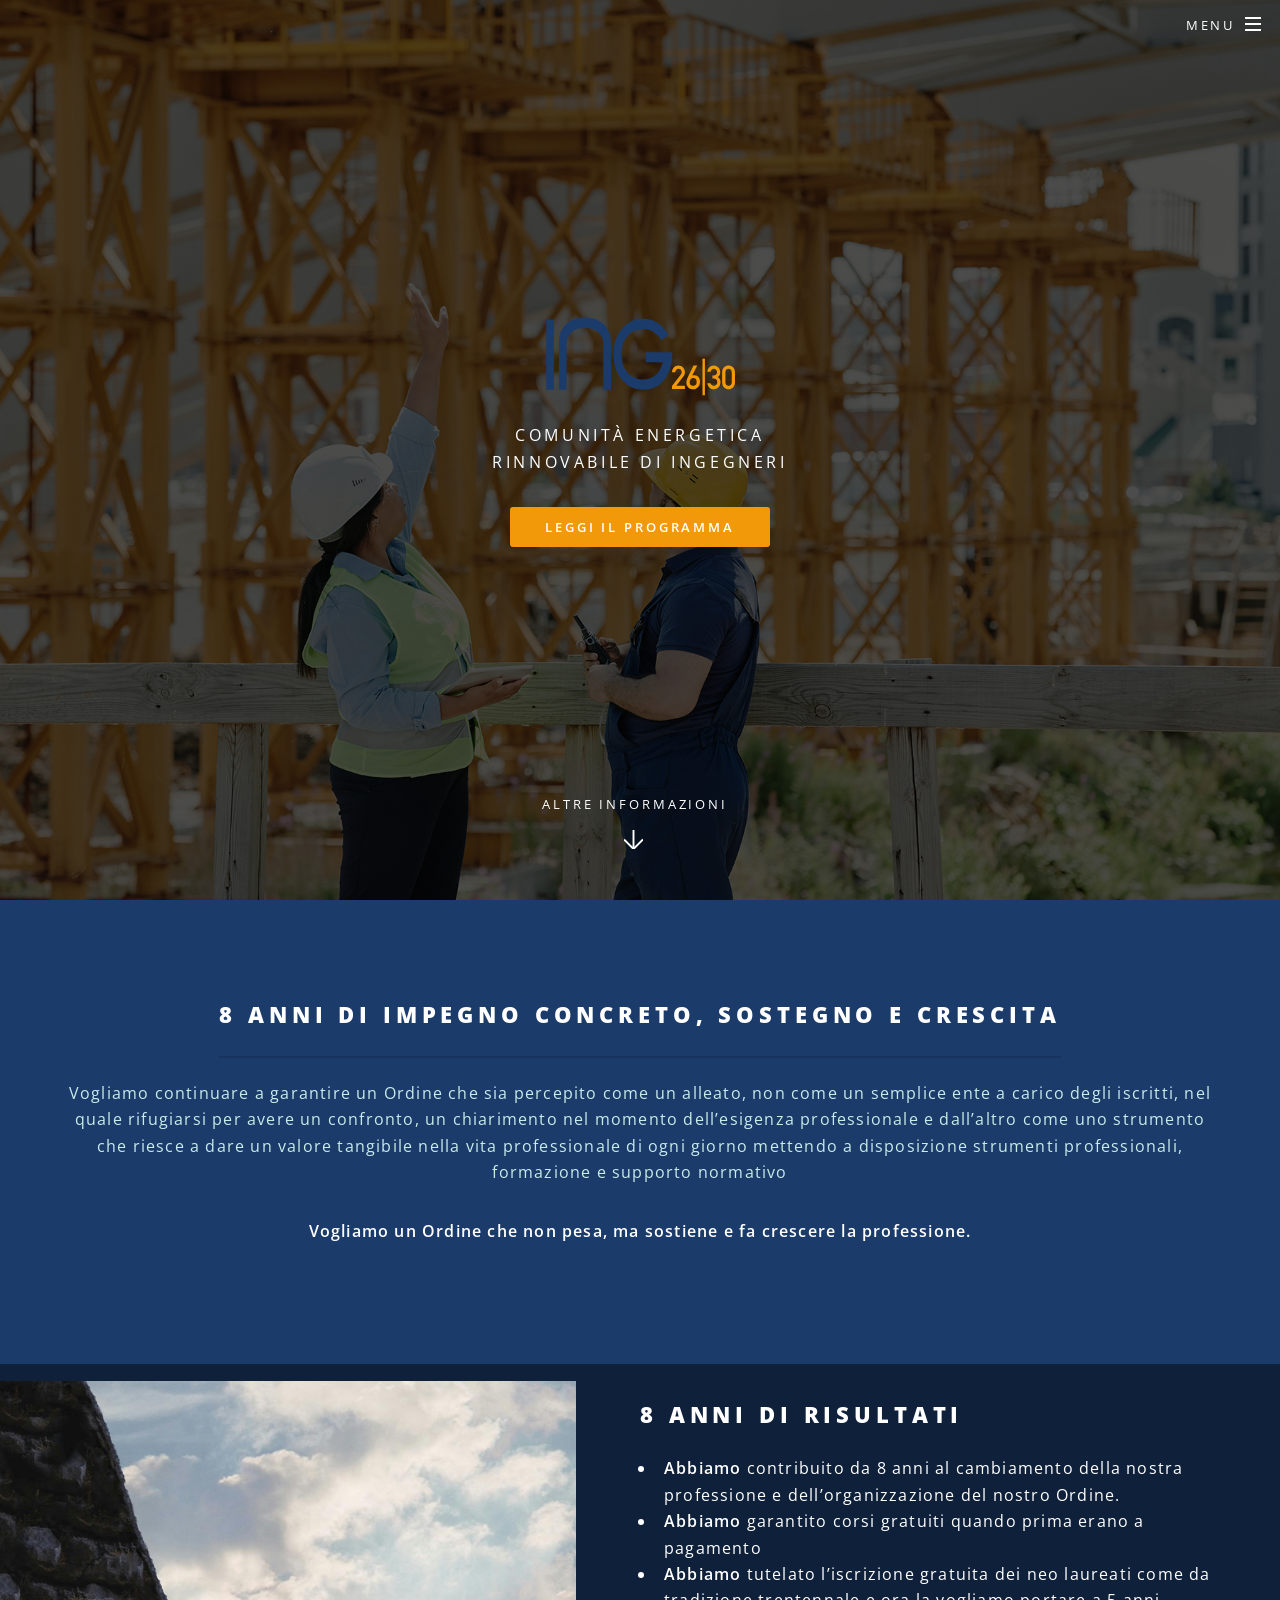
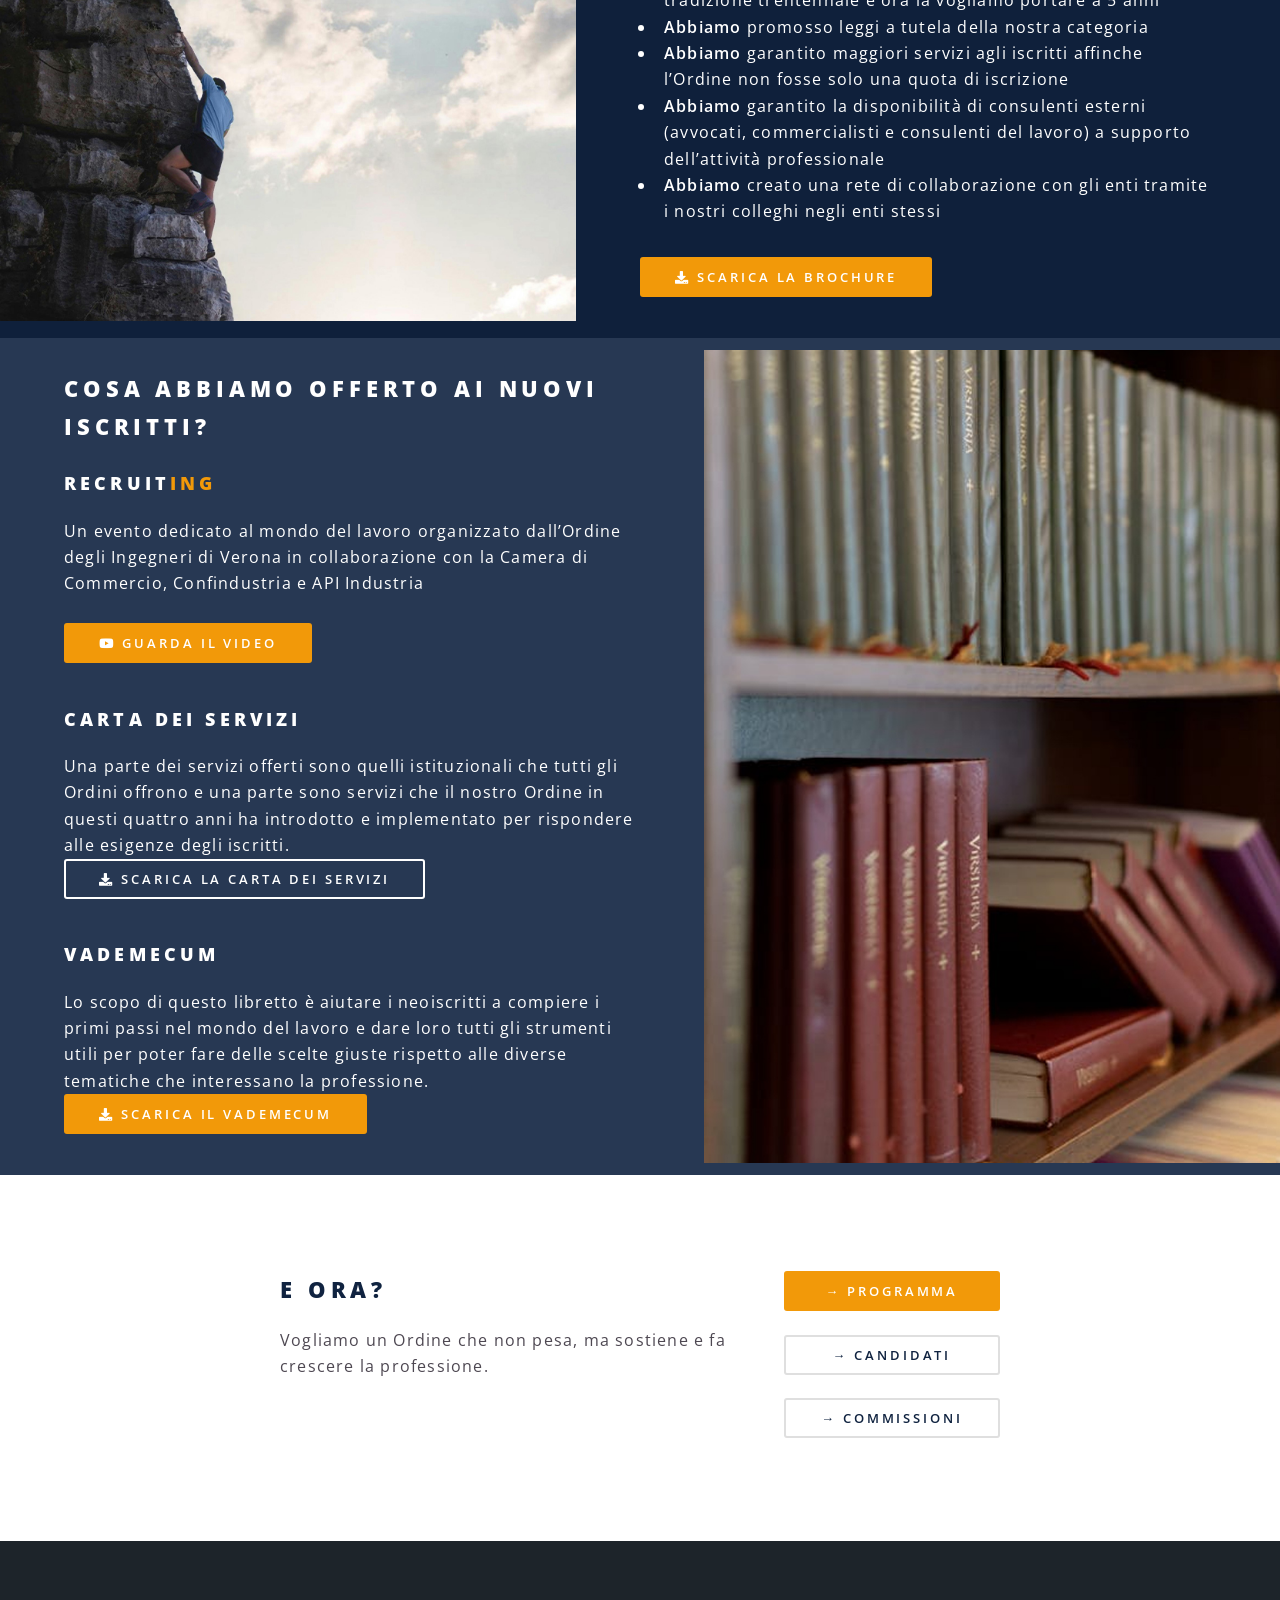
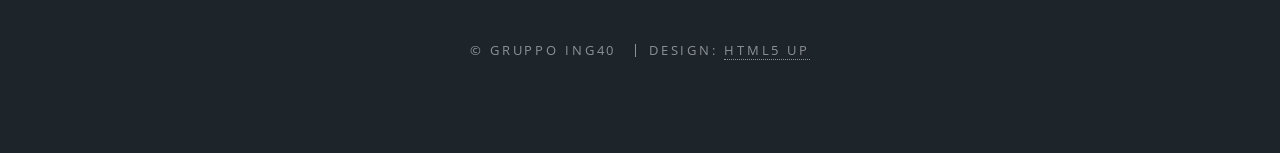
==== commit a3e81b8a: "fix typo" ====
--- a/docs/index.html
+++ b/docs/index.html
@@ -9,6 +9,7 @@
 	<noscript>
 		<link rel="stylesheet" href="assets/css/noscript.css" />
 	</noscript>
+	<link rel="icon" type="image/svg+xml" href="images/logo.svg">
 </head>
 
 <body class="landing is-preload">
@@ -44,7 +45,7 @@
 				<p>Comunità Energetica<br />
 					Rinnovabile di Ingegneri</p>
 				<ul class="actions special">
-					<li><a href="/programma.html" class="button primary">Leggi il programma</a></li>
+					<li><a href="programma.html" class="button primary">Leggi il programma</a></li>
 				</ul>
 			</div>
 			<a href="#one" class="more scrolly">Altre informazioni</a>
@@ -76,7 +77,7 @@
 						<li><strong>Abbiamo</strong> contribuito da 8 anni al cambiamento della nostra professione e
 							dell’organizzazione del
 							nostro Ordine.</li>
-						<li><strong>Abbiamo</strong> garantito corsi gratuiti quanto prima erano a
+						<li><strong>Abbiamo</strong> garantito corsi gratuiti quando prima erano a
 							pagamento</li>
 						<li><strong>Abbiamo</strong> tutelato l’iscrizione gratuita dei neo laureati come da
 							tradizione trentennale e ora la
@@ -96,7 +97,7 @@
 							stessi</li>
 					</ul>
 					<ul class="actions">
-						<li><a href="/assets/BROCHURE REPORT ATTIVITA COMPLETO_LEGGERO-1.pdf" target="_blank"
+						<li><a href="assets/BROCHURE REPORT ATTIVITA COMPLETO_LEGGERO-1.pdf" target="_blank"
 								class="button primary icon solid fa-download">Scarica la brochure</a></li>
 					</ul>
 
@@ -154,9 +155,9 @@
 				<p>Vogliamo un Ordine che non pesa, ma sostiene e fa crescere la professione.</p>
 			</header>
 			<ul class="actions stacked">
-				<li><a href="/programma.html" class="button fit primary">→ programma</a></li>
-				<li><a href="/candidati.html" class="button fit">→ candidati</a></li>
-				<li><a href="/commissioni.html" class="button fit">→ commissioni</a></li>
+				<li><a href="programma.html" class="button fit primary">→ programma</a></li>
+				<li><a href="candidati.html" class="button fit">→ candidati</a></li>
+				<li><a href="commissioni.html" class="button fit">→ commissioni</a></li>
 			</ul>
 		</div>
 	</section>
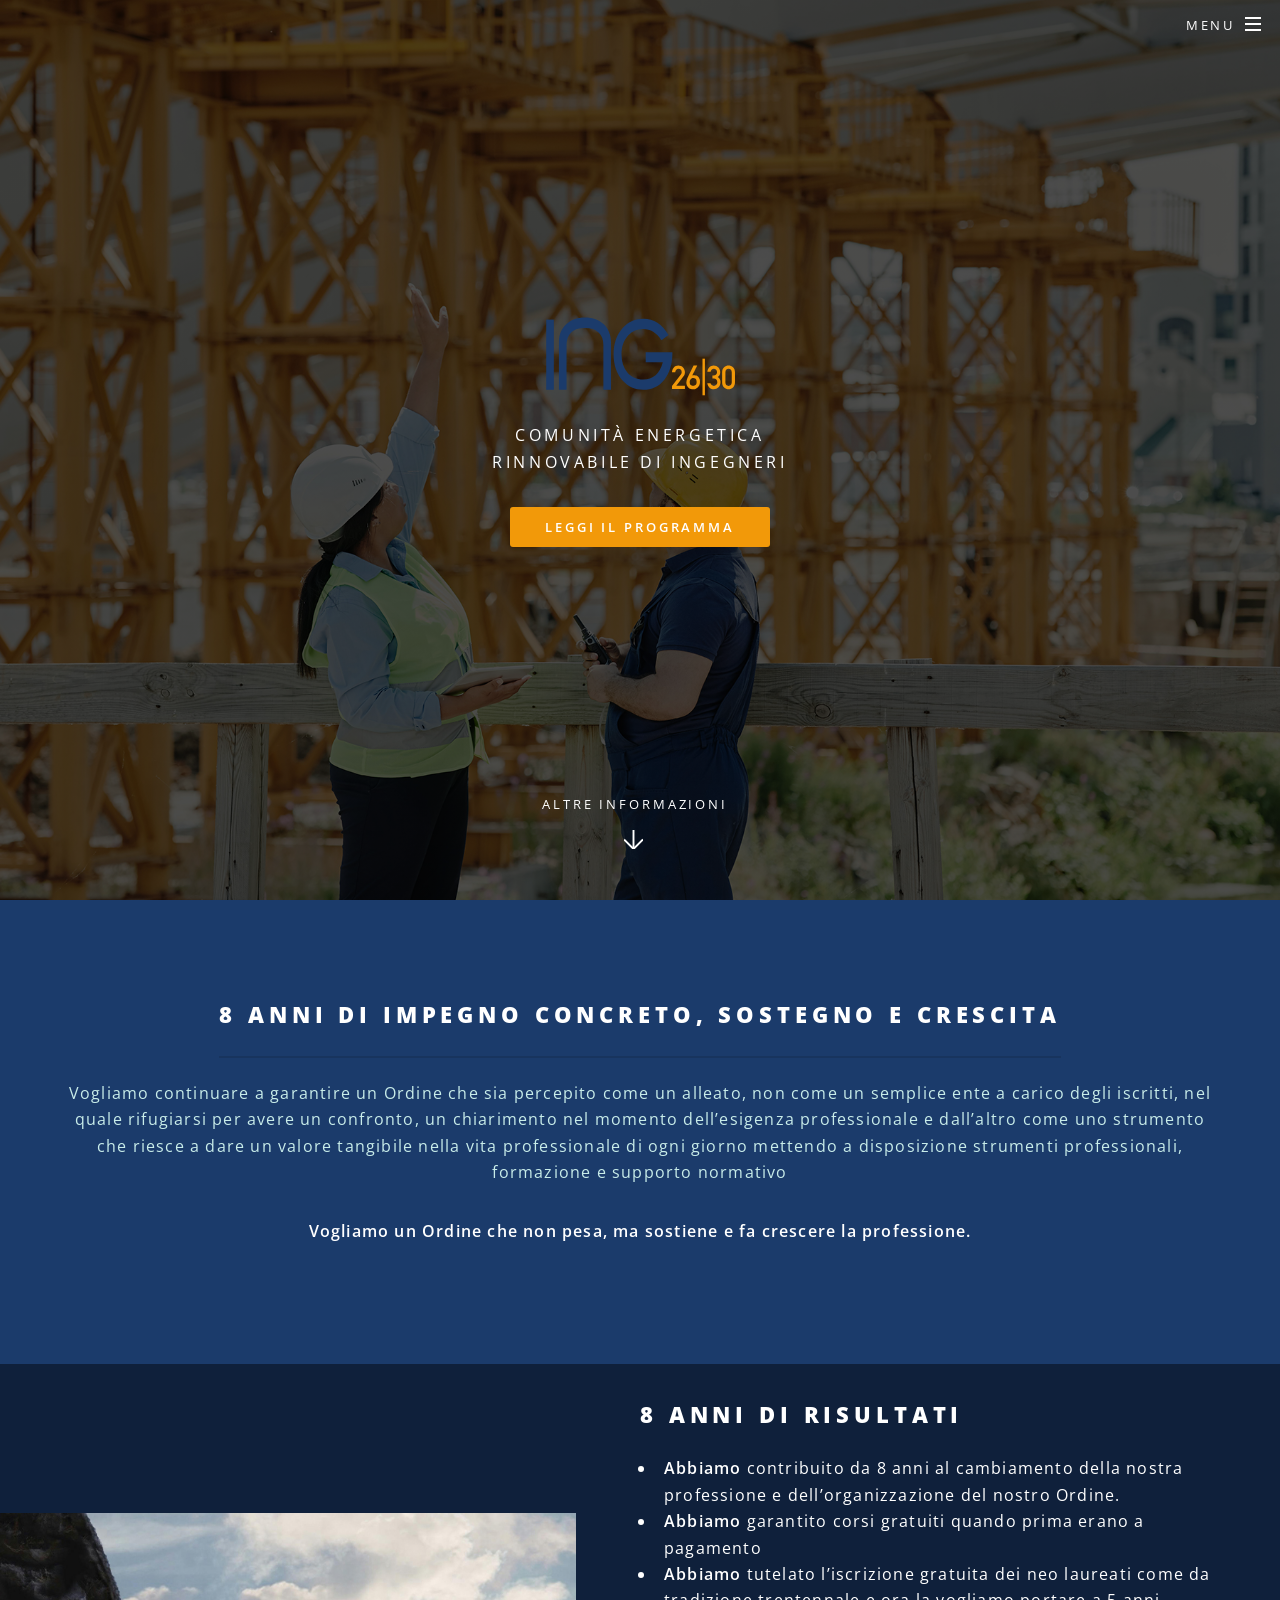
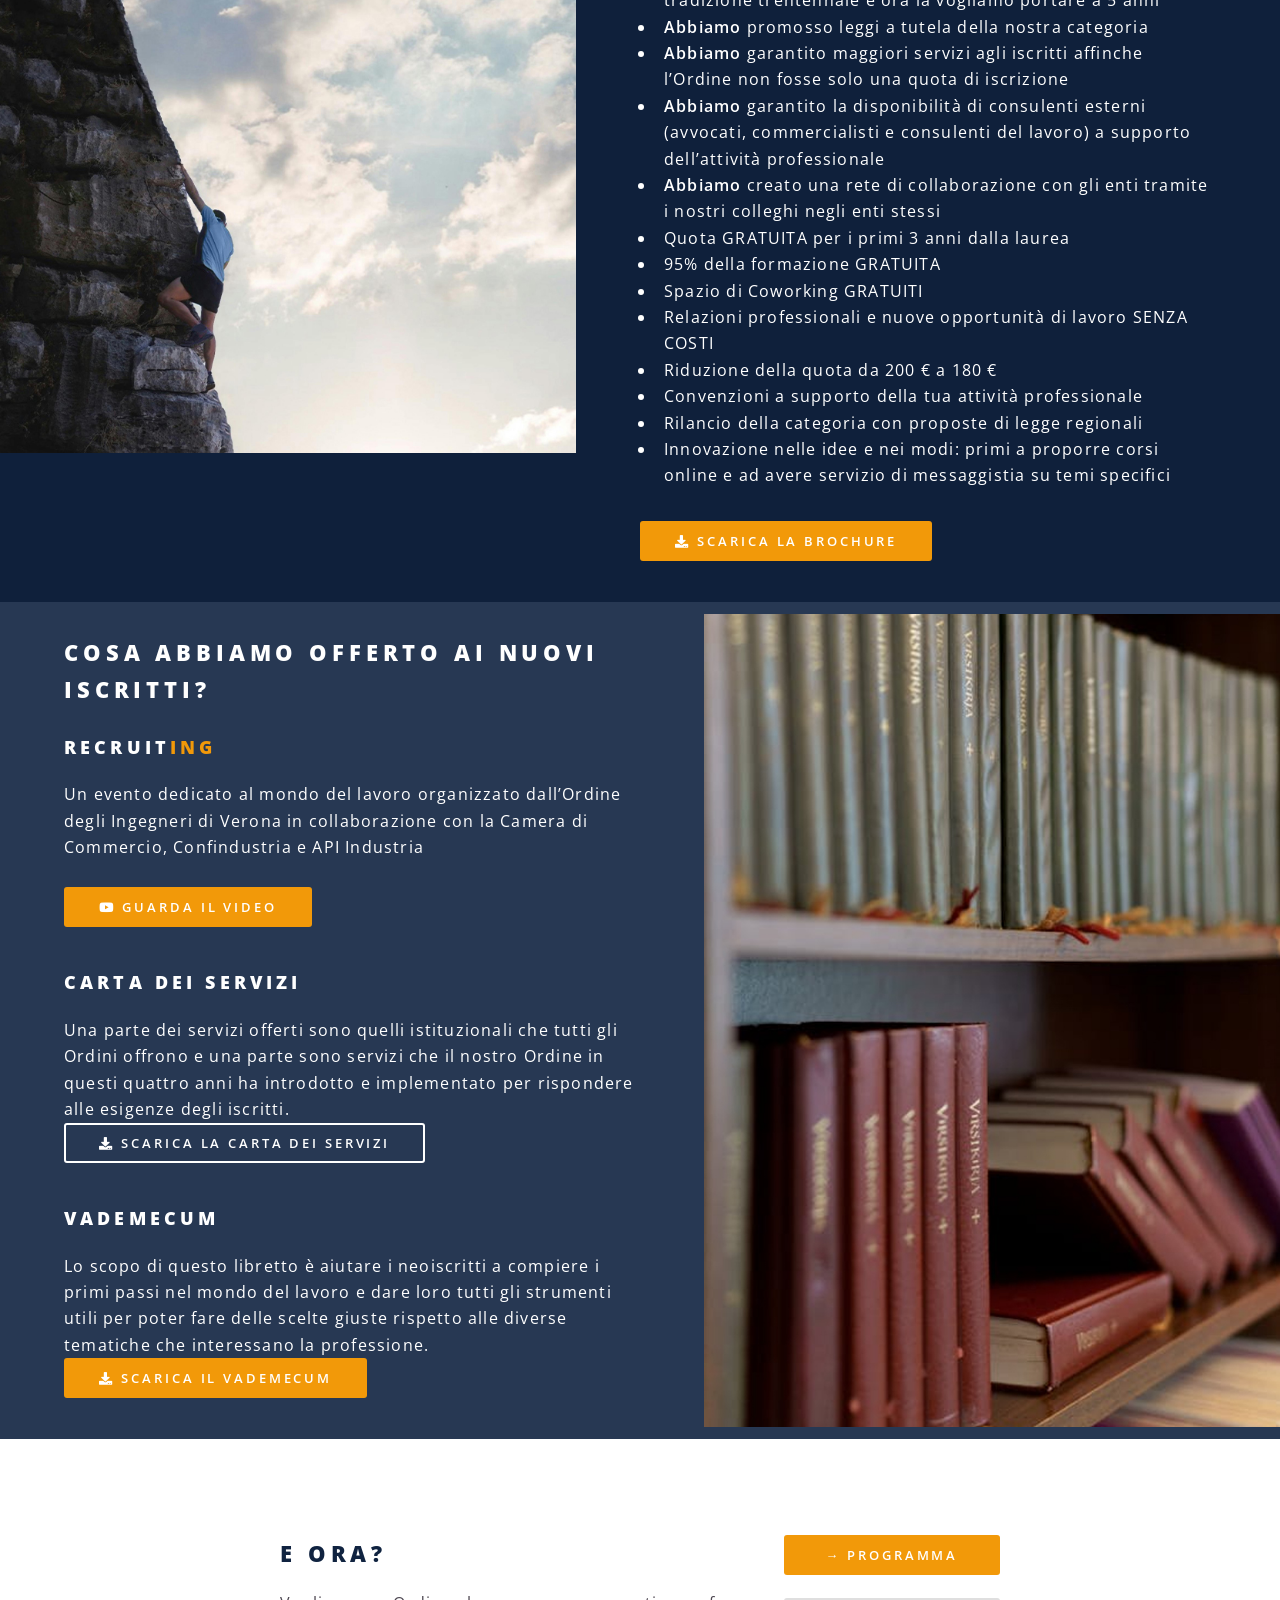
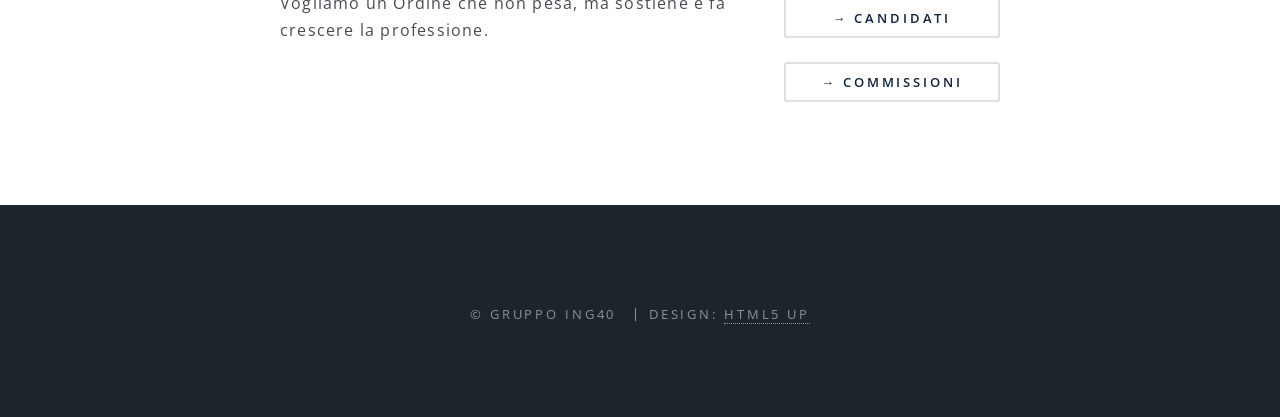
==== commit d5ce7cbc: "fix errors. add content" ====
--- a/docs/index.html
+++ b/docs/index.html
@@ -95,12 +95,19 @@
 							colleghi
 							negli enti
 							stessi</li>
+						<li>Quota GRATUITA per i primi 3 anni dalla laurea</li>
+						<li>95% della formazione GRATUITA</li>
+						<li>Spazio di Coworking GRATUITI</li>
+						<li>Relazioni professionali e nuove opportunità di lavoro SENZA COSTI</li>
+						<li>Riduzione della quota da 200 € a 180 €</li>
+						<li>Convenzioni a supporto della tua attività professionale</li>
+						<li>Rilancio della categoria con proposte di legge regionali</li>
+						<li>Innovazione nelle idee e nei modi: primi a proporre corsi online e ad avere servizio di
+							messaggistia su temi specifici</li>
 					</ul>
 					<ul class="actions">
 						<li><a href="assets/BROCHURE REPORT ATTIVITA COMPLETO_LEGGERO-1.pdf" target="_blank"
 								class="button primary icon solid fa-download">Scarica la brochure</a></li>
-					</ul>
-
 					</ul>
 				</div>
 			</section>
@@ -112,9 +119,9 @@
 					<h3>Recruit<span style="color: #F29909;">ING</span></h3>
 					<p>Un evento dedicato al mondo del lavoro organizzato dall’Ordine degli Ingegneri di Verona
 						in collaborazione con la Camera di Commercio, Confindustria e API Industria
-					<br><br>
-					<a href="http://www.youtube.com/watch?v=To8ZgFD3PPs" target="_blank"
-						class="button primary icon brands fa-youtube">Guarda il video</a>
+						<br><br>
+						<a href="http://www.youtube.com/watch?v=To8ZgFD3PPs" target="_blank"
+							class="button primary icon brands fa-youtube">Guarda il video</a>
 					</p>
 
 					<h3>CARTA DEI SERVIZI</h3>
@@ -123,7 +130,8 @@
 						rispondere
 						alle esigenze degli iscritti.
 						<br>
-						<a href="https://ingegneri.vr.it/carta-dei-servizi/" target="_blank" class="button icon solid fa-download">Scarica la carta dei servizi</a>
+						<a href="https://ingegneri.vr.it/carta-dei-servizi/" target="_blank"
+							class="button icon solid fa-download">Scarica la carta dei servizi</a>
 					</p>
 
 					<h3>VADEMECUM</h3>
@@ -132,46 +140,39 @@
 						dare loro tutti gli strumenti utili per poter fare delle scelte giuste rispetto alle diverse
 						tematiche che interessano la professione.
 						<br>
-						<a href="http://ingegneri.vr.it/il-vademecum/" target="_blank" class="button primary icon solid fa-download">Scarica il vademecum</a>
+						<a href="http://ingegneri.vr.it/il-vademecum/" target="_blank"
+							class="button primary icon solid fa-download">Scarica il vademecum</a>
 					</p>
 				</div>
-	</div>
 
+			</section>
+		</section>
 
+		<!-- CTA -->
+		<section id="cta" class="wrapper style5">
+			<div class="inner">
+				<header>
+					<h2>E ora?</h2>
+					<p>Vogliamo un Ordine che non pesa, ma sostiene e fa crescere la professione.</p>
+				</header>
+				<ul class="actions stacked">
+					<li><a href="programma.html" class="button fit primary">→ programma</a></li>
+					<li><a href="candidati.html" class="button fit">→ candidati</a></li>
+					<li><a href="commissioni.html" class="button fit">→ commissioni</a></li>
+				</ul>
+			</div>
+		</section>
 
-
-
-
-
-	</div>
-	</section>
-	</section>
-
-	<!-- CTA -->
-	<section id="cta" class="wrapper style5">
-		<div class="inner">
-			<header>
-				<h2>E ora?</h2>
-				<p>Vogliamo un Ordine che non pesa, ma sostiene e fa crescere la professione.</p>
-			</header>
-			<ul class="actions stacked">
-				<li><a href="programma.html" class="button fit primary">→ programma</a></li>
-				<li><a href="candidati.html" class="button fit">→ candidati</a></li>
-				<li><a href="commissioni.html" class="button fit">→ commissioni</a></li>
-			</ul>
-		</div>
-	</section>
-
-	<!-- Footer -->
-	<footer id="footer">
-		<!--<ul class="icons">
+		<!-- Footer -->
+		<footer id="footer">
+			<!--<ul class="icons">
 							<li><a href="#" class="icon brands fa-linkedin"><span class="label">LinkedIn</span></a></li>
 						</ul>-->
-		<ul class="copyright">
-			<li>&copy; Gruppo ING40</li>
-			<li>Design: <a href="http://html5up.net">HTML5 UP</a></li>
-		</ul>
-	</footer>
+			<ul class="copyright">
+				<li>&copy; Gruppo ING40</li>
+				<li>Design: <a href="http://html5up.net">HTML5 UP</a></li>
+			</ul>
+		</footer>
 
 	</div>
 
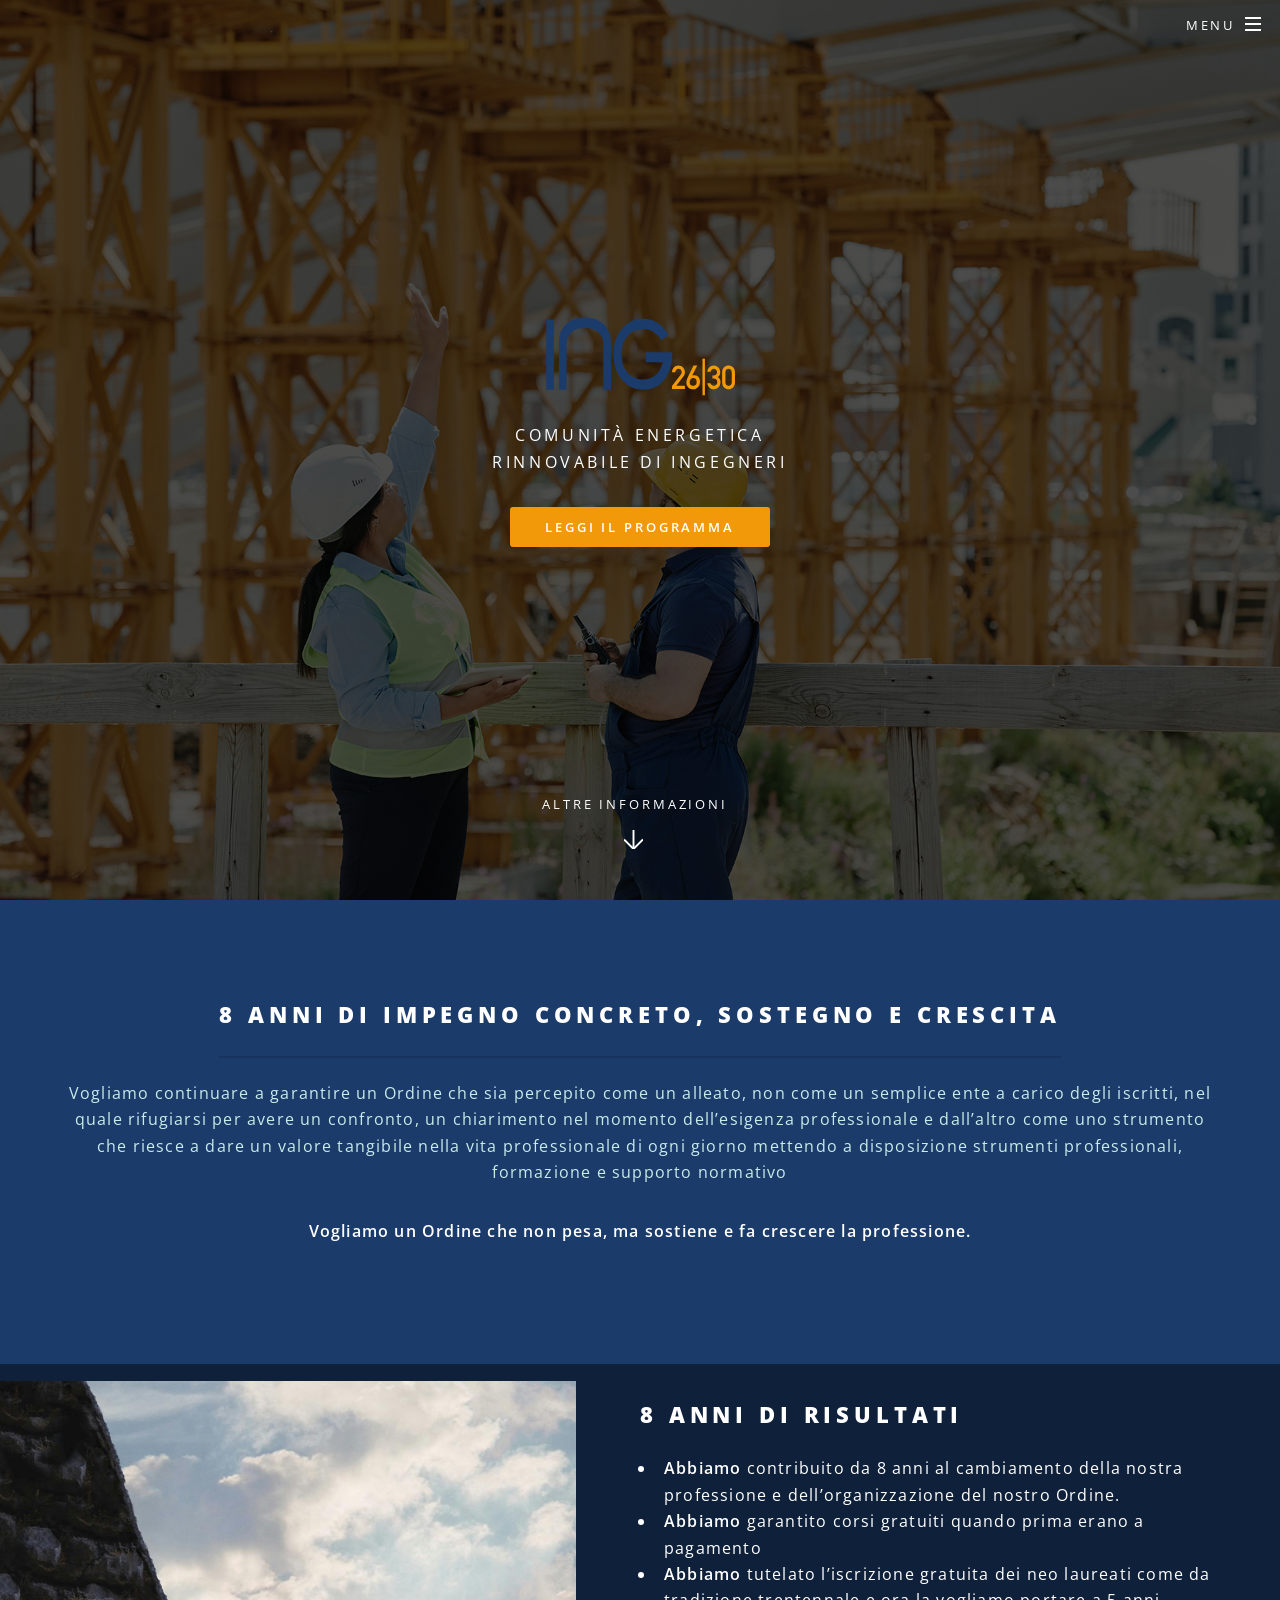
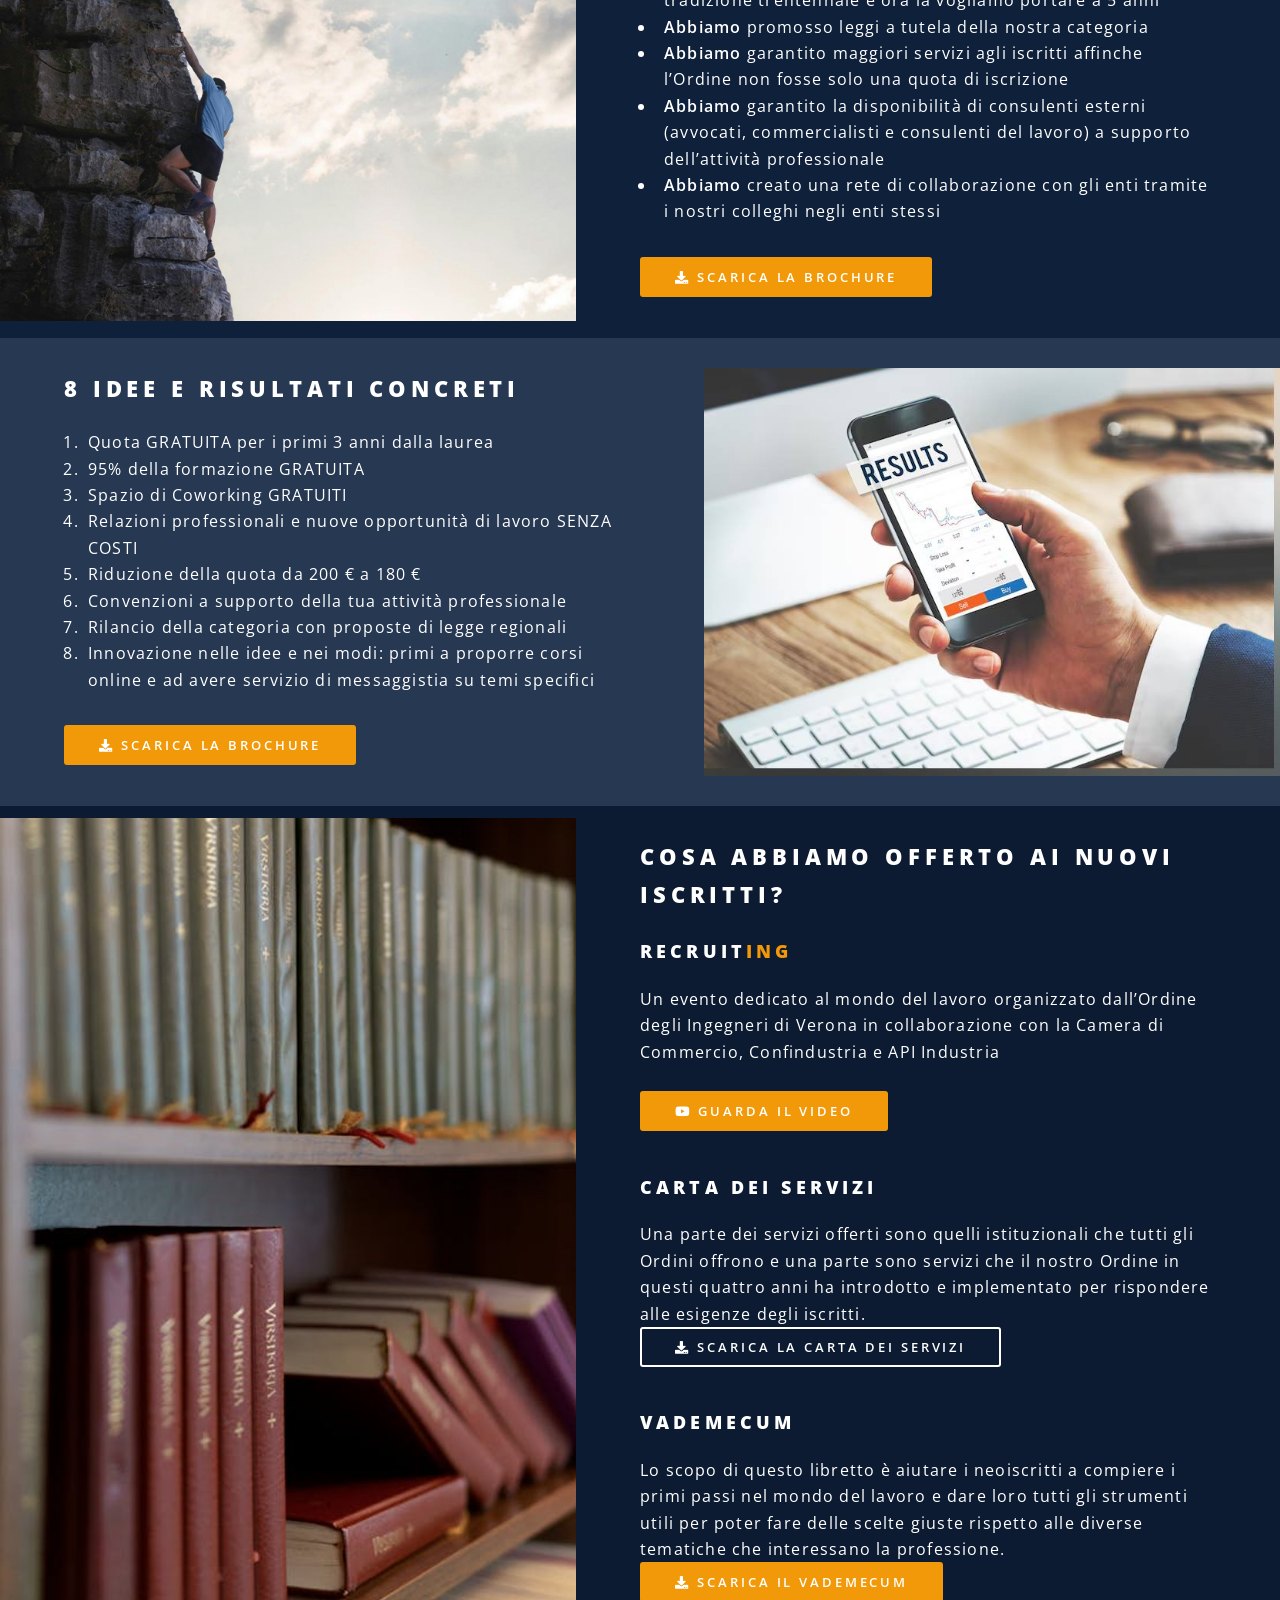
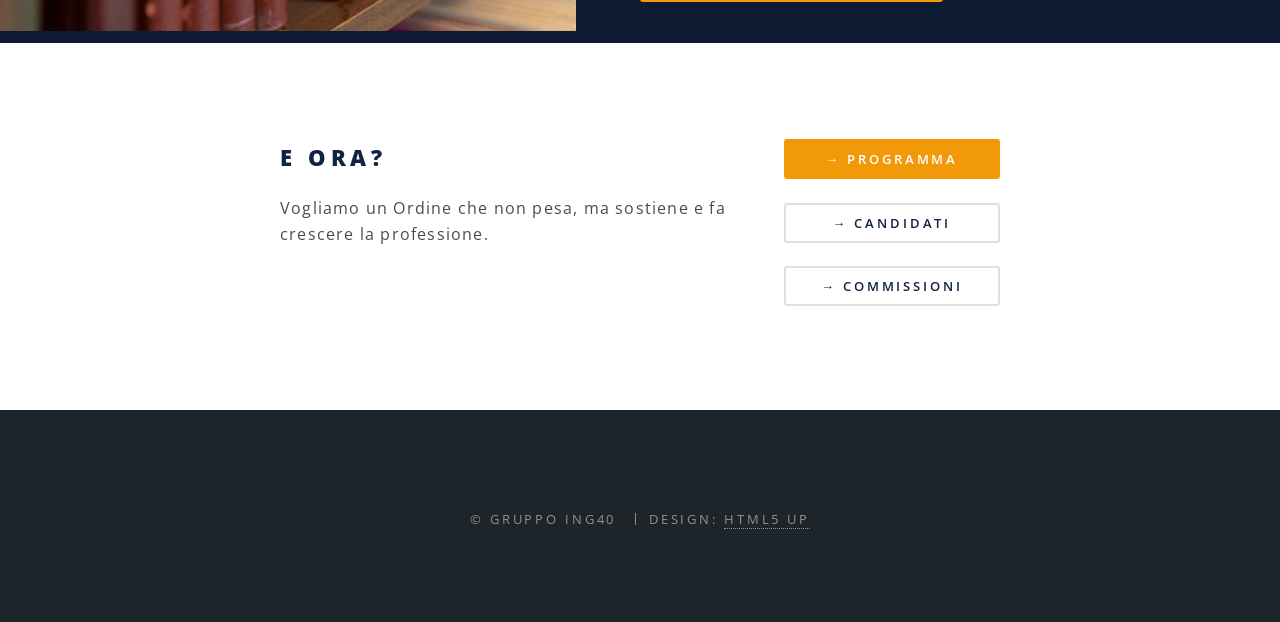
==== commit b5d87deb: "moved results to dedicated spotlight" ====
--- a/docs/index.html
+++ b/docs/index.html
@@ -95,6 +95,18 @@
 							colleghi
 							negli enti
 							stessi</li>
+					</ul>
+					<ul class="actions">
+						<li><a href="assets/BROCHURE REPORT ATTIVITA COMPLETO_LEGGERO-1.pdf" target="_blank"
+								class="button primary icon solid fa-download">Scarica la brochure</a></li>
+					</ul>
+				</div>
+			</section>
+			<section class="spotlight">
+				<div class="image"><img src="images/pic03.jpg" alt="" /></div>
+				<div class="content">
+					<h2>8 idee e risultati concreti</h2>
+					<ol>
 						<li>Quota GRATUITA per i primi 3 anni dalla laurea</li>
 						<li>95% della formazione GRATUITA</li>
 						<li>Spazio di Coworking GRATUITI</li>
@@ -104,12 +116,13 @@
 						<li>Rilancio della categoria con proposte di legge regionali</li>
 						<li>Innovazione nelle idee e nei modi: primi a proporre corsi online e ad avere servizio di
 							messaggistia su temi specifici</li>
-					</ul>
+					</ol>
 					<ul class="actions">
 						<li><a href="assets/BROCHURE REPORT ATTIVITA COMPLETO_LEGGERO-1.pdf" target="_blank"
 								class="button primary icon solid fa-download">Scarica la brochure</a></li>
 					</ul>
 				</div>
+
 			</section>
 			<section class="spotlight">
 				<div class="image"><img src="images/pic02.jpg" alt="" /></div>
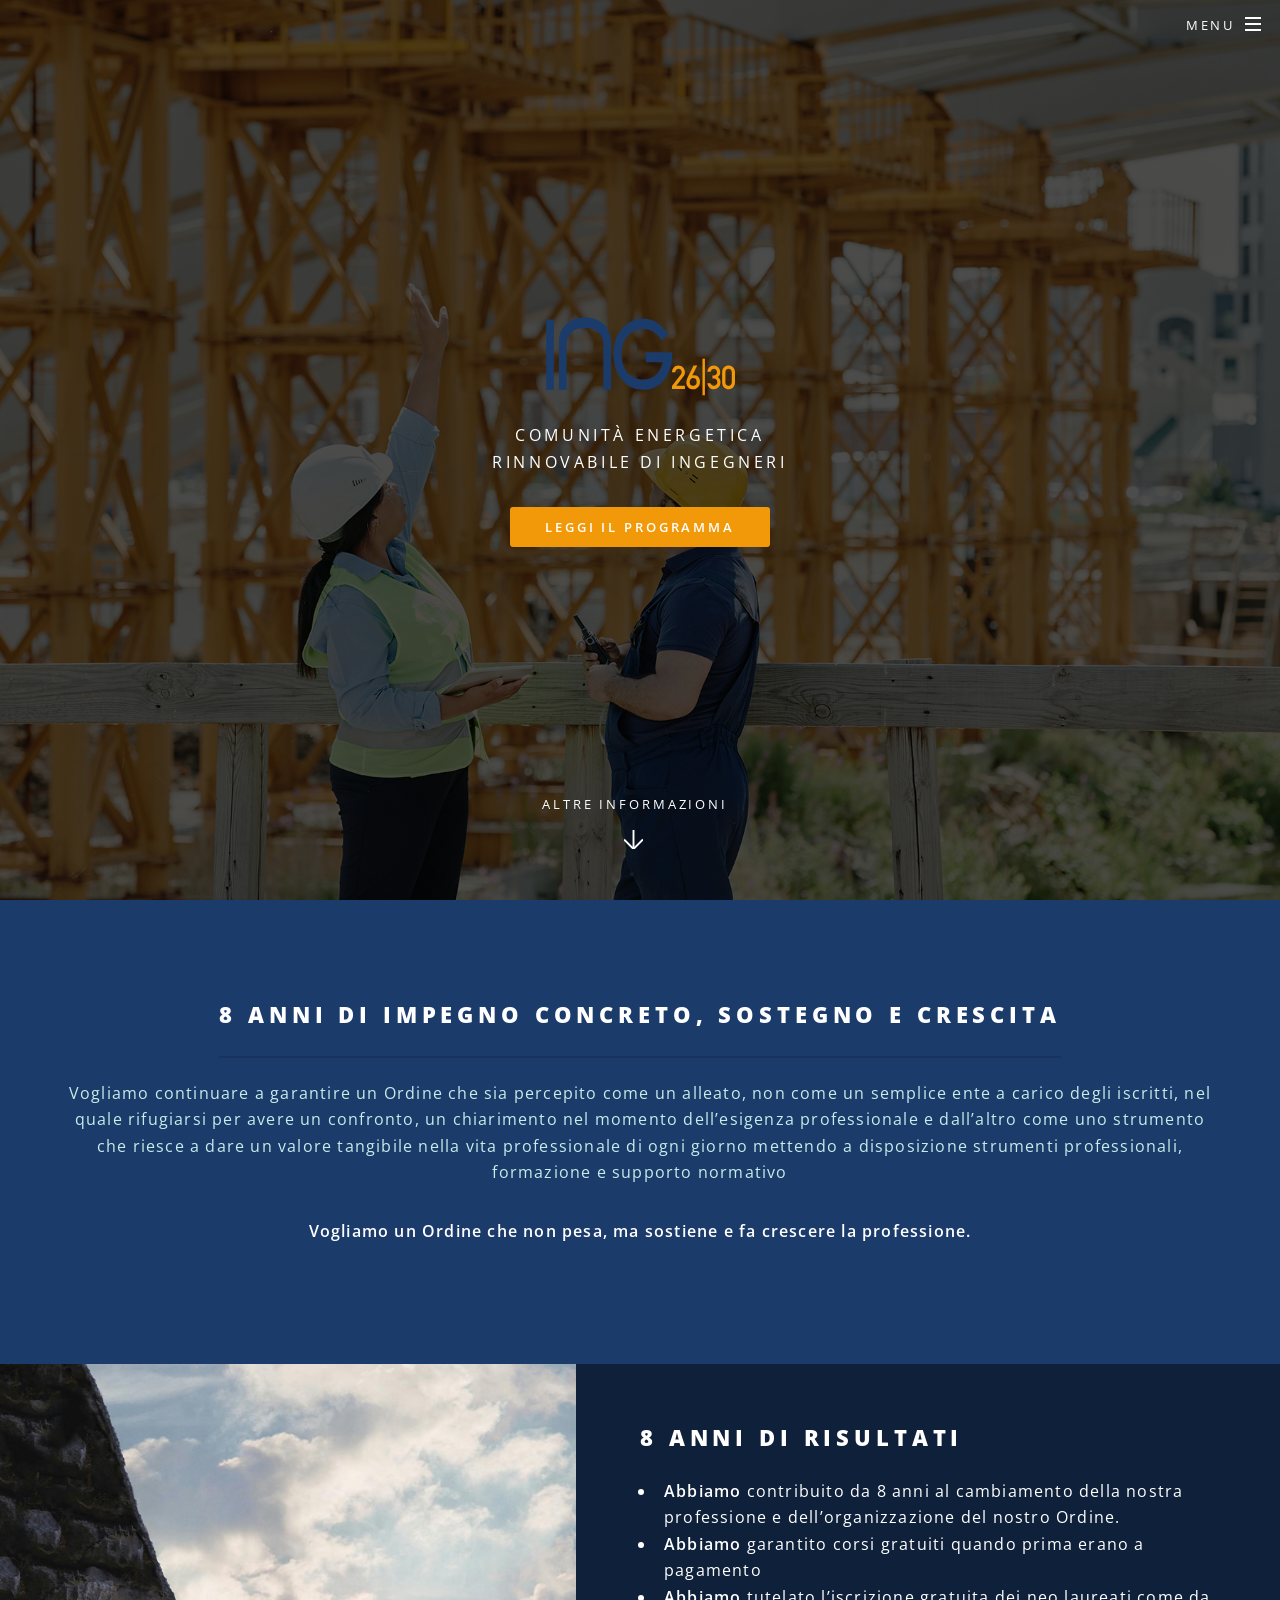
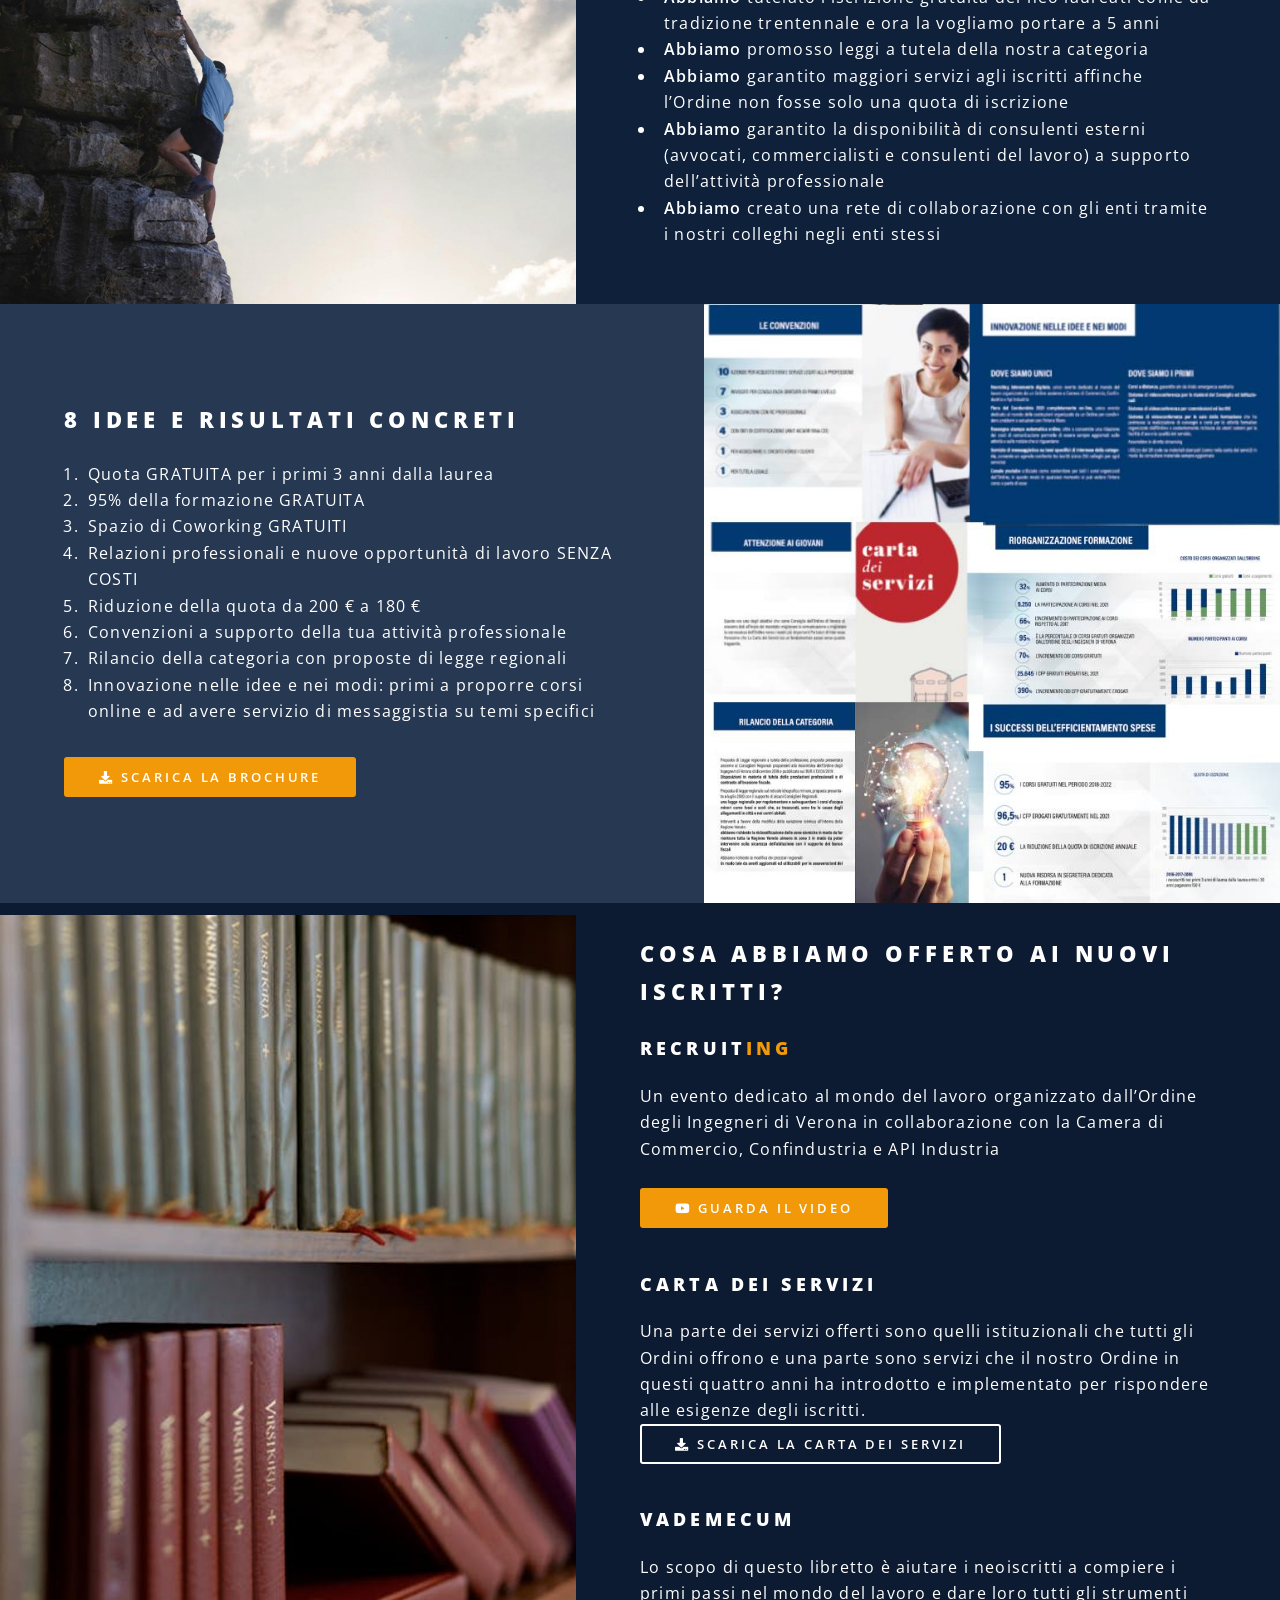
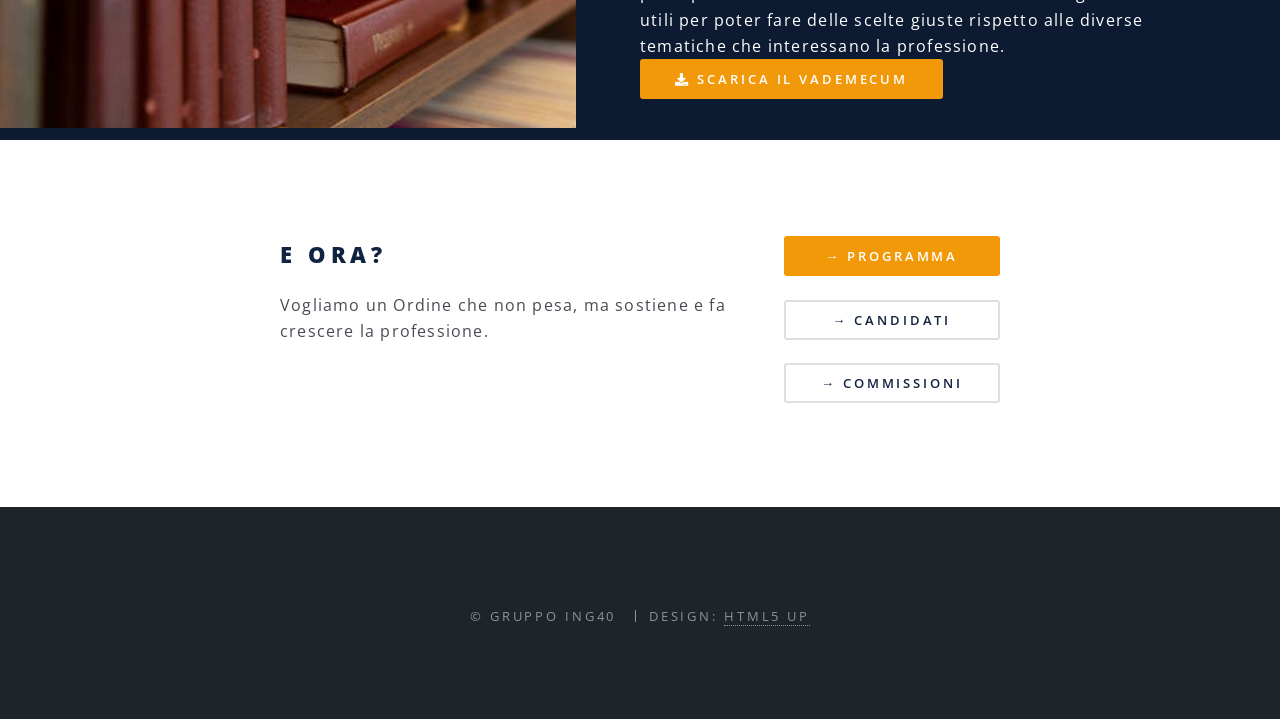
==== commit c5786bbb: "removed cta" ====
--- a/docs/index.html
+++ b/docs/index.html
@@ -95,10 +95,6 @@
 							colleghi
 							negli enti
 							stessi</li>
-					</ul>
-					<ul class="actions">
-						<li><a href="assets/BROCHURE REPORT ATTIVITA COMPLETO_LEGGERO-1.pdf" target="_blank"
-								class="button primary icon solid fa-download">Scarica la brochure</a></li>
 					</ul>
 				</div>
 			</section>
